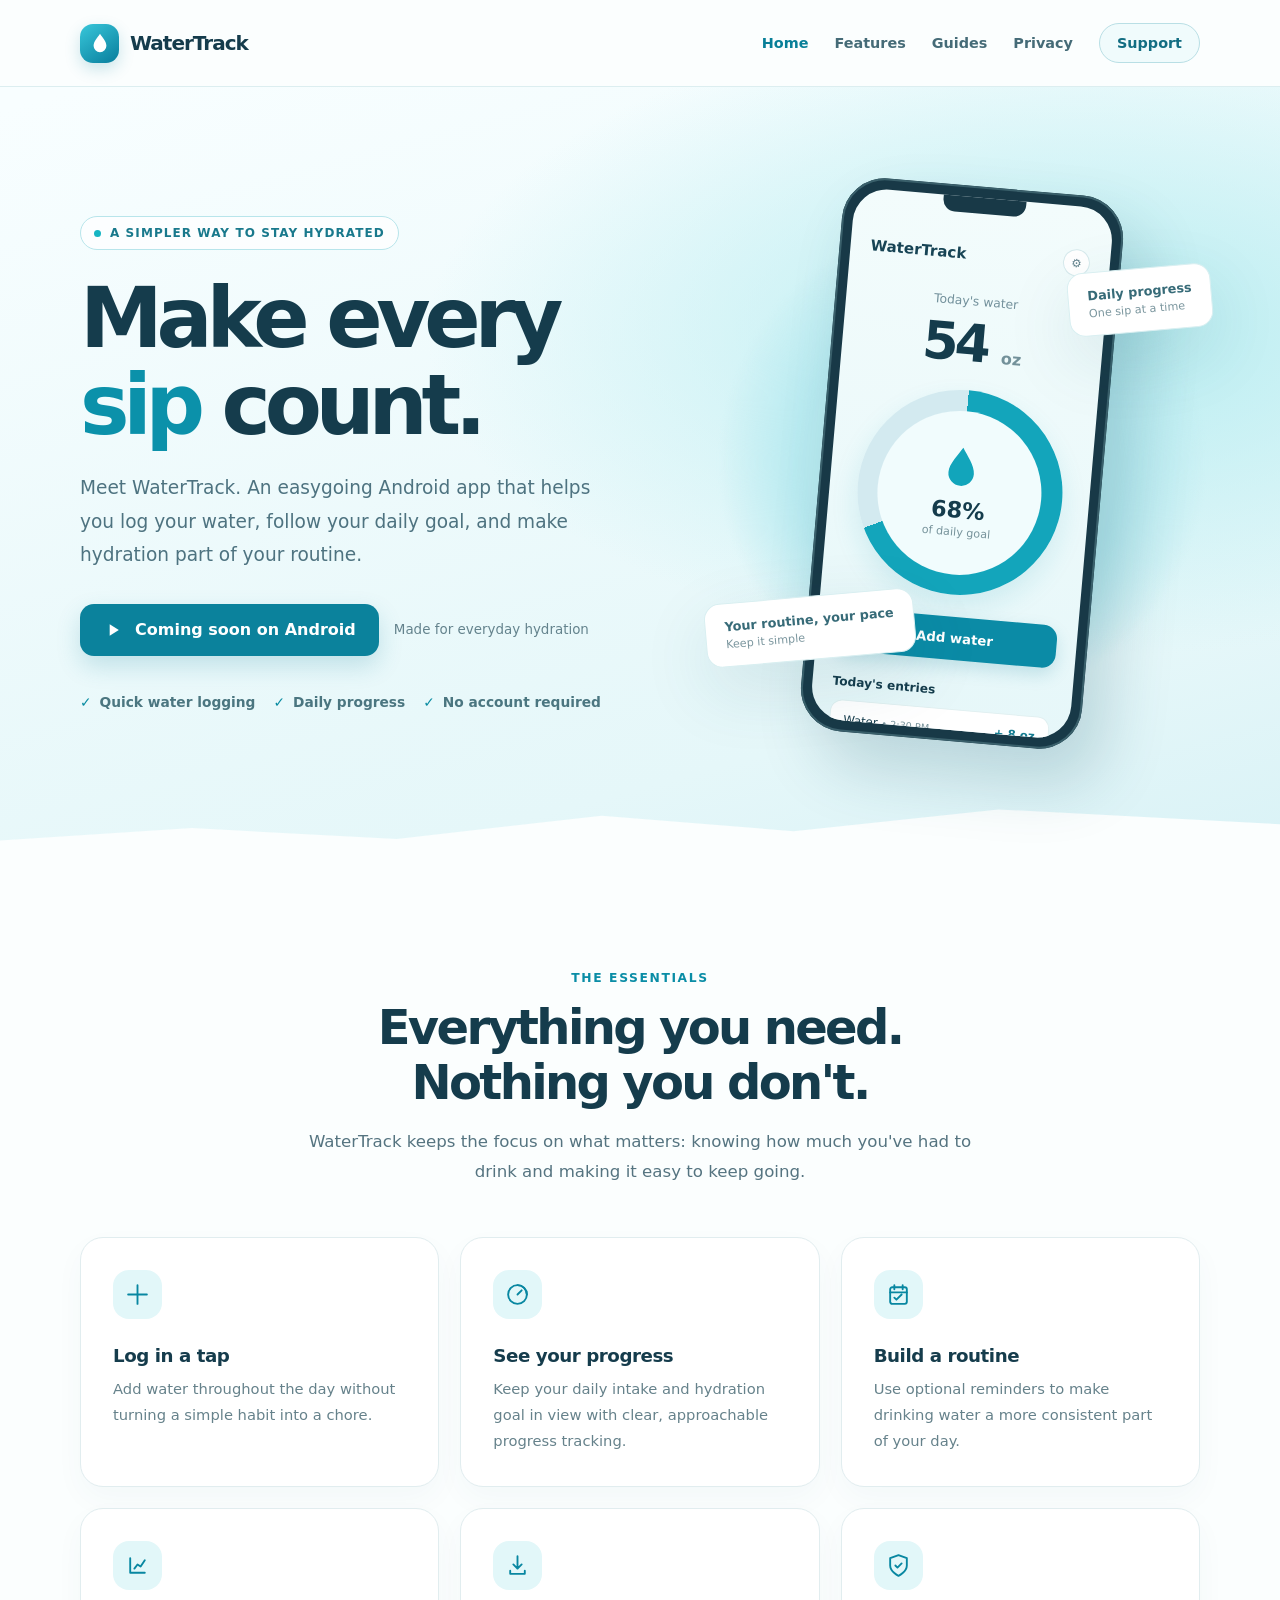
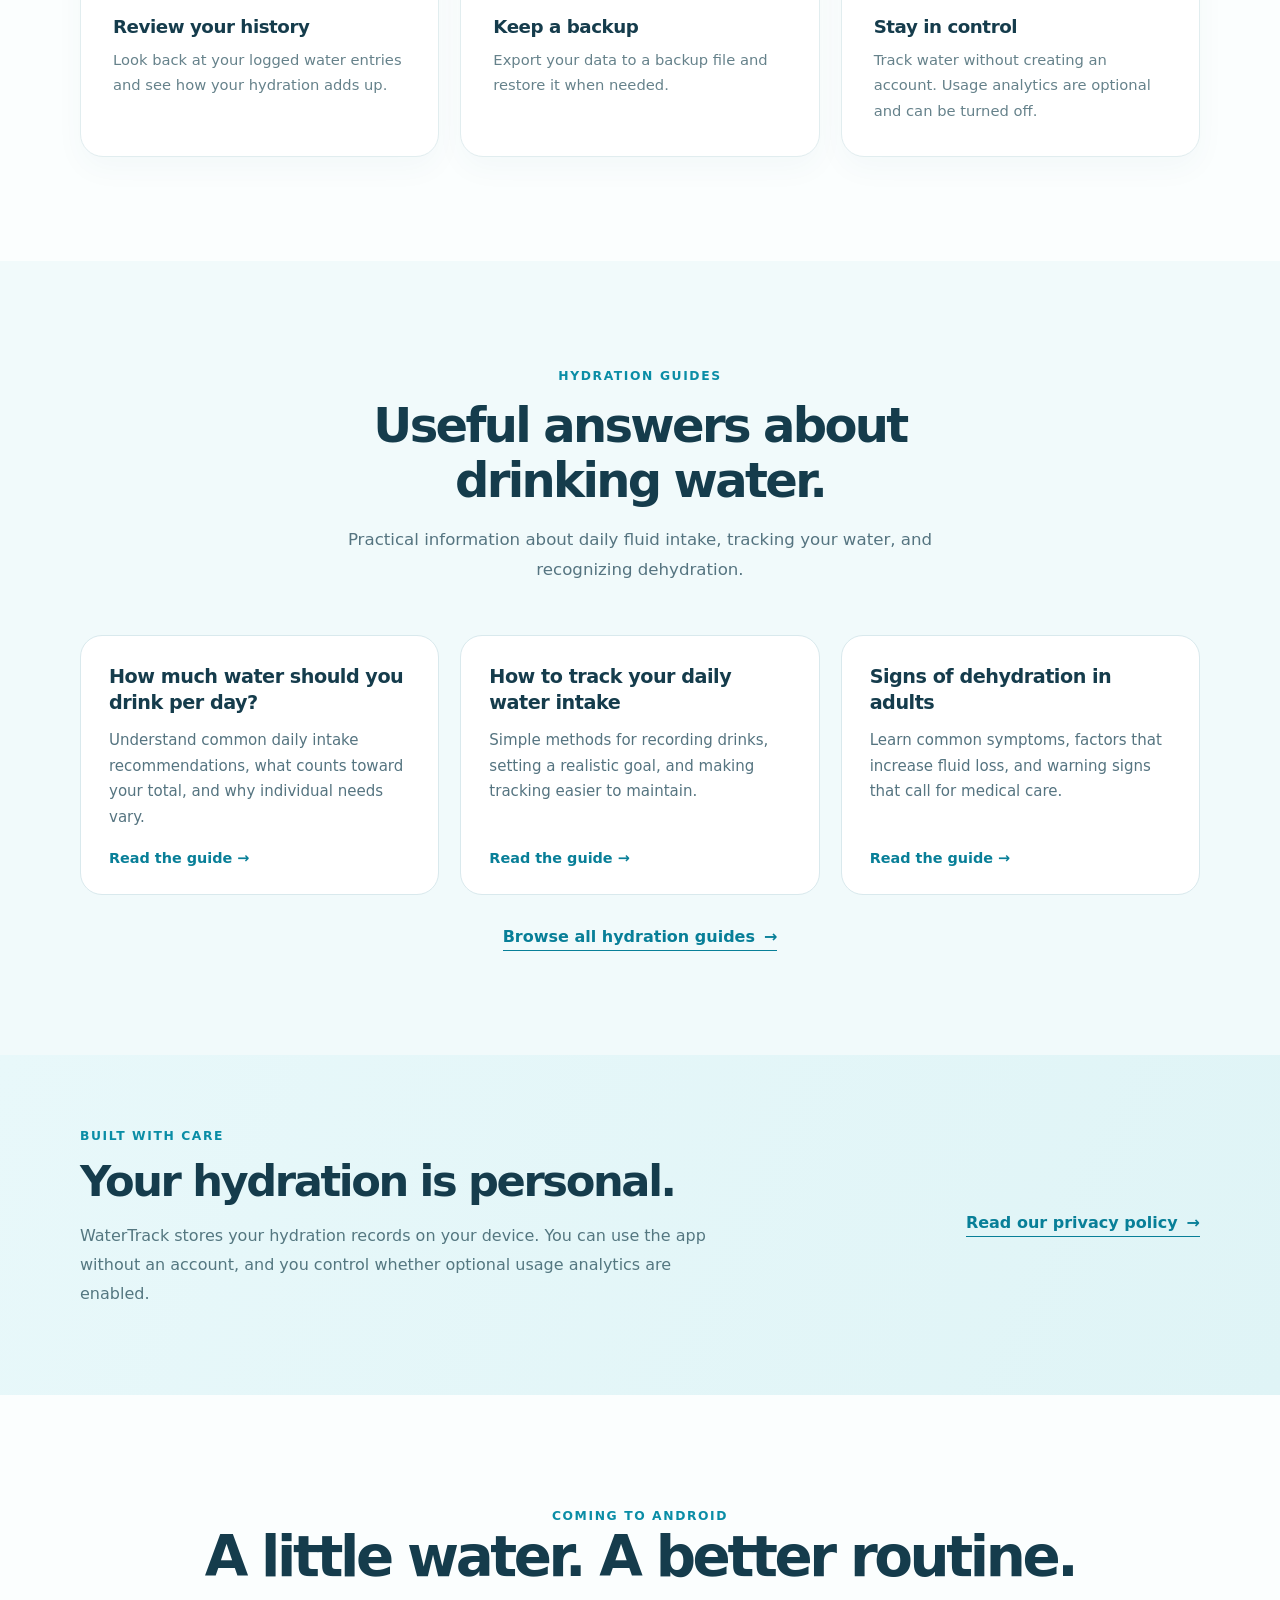
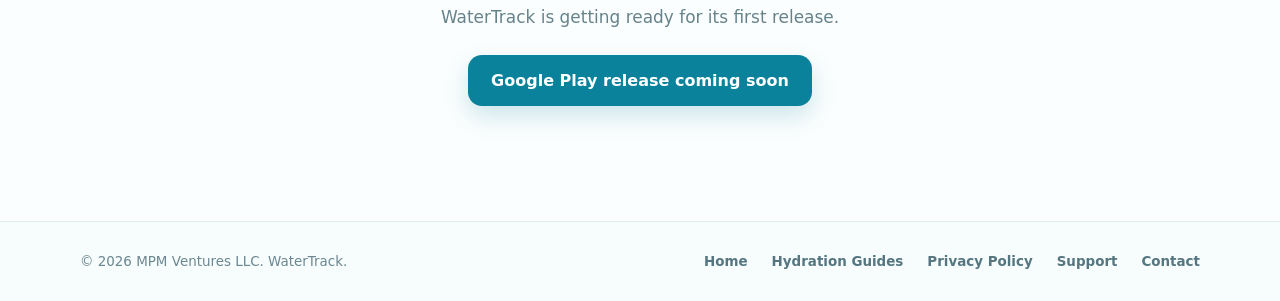
==== index.html @ 8ed426fa "Launch WaterTrack website with hydration guides and support pages" ====
<!DOCTYPE html>

<html lang="en">
<head>
<meta charset="utf-8"/>
<meta content="width=device-width, initial-scale=1" name="viewport"/>
<meta content="#eaf9fb" name="theme-color"/>
<link href="https://watertrackapp.com/" rel="canonical"/>
<meta content="index, follow" name="robots"/>
<meta content="website" property="og:type"/>
<meta content="WaterTrack | Simple Water Tracking for Android" property="og:title"/>
<meta content="Log your water, follow daily progress, set reminders, and keep your hydration history on your Android phone." property="og:description"/>
<meta content="https://watertrackapp.com/" property="og:url"/>
<meta content="WaterTrack is a simple Android app for tracking daily water intake, building a hydration routine, and keeping your progress in view." name="description"/>
<title>WaterTrack | Water Intake Tracker for Android</title>
<style>
    :root{color-scheme:light;--ink:#153c4c;--muted:#557480;--teal:#087f98;--aqua:#20b4c9;--pale:#eaf9fb;--line:#d4e9ec;--white:#fff;--shadow:0 24px 70px rgba(23,91,111,.12)}
    *{box-sizing:border-box}html{scroll-behavior:smooth}body{margin:0;background:#fbfefe;color:var(--ink);font-family:Inter,ui-sans-serif,system-ui,-apple-system,BlinkMacSystemFont,"Segoe UI",sans-serif;-webkit-font-smoothing:antialiased}a{color:inherit;text-decoration:none}a:focus-visible{outline:3px solid var(--aqua);outline-offset:5px;border-radius:5px}.container{width:min(1120px,calc(100% - 48px));margin-inline:auto}
    header{position:relative;z-index:5;border-bottom:1px solid rgba(130,191,202,.25);background:rgba(251,254,254,.85)}.nav{min-height:86px;display:flex;align-items:center;justify-content:space-between;gap:24px}.brand{display:inline-flex;align-items:center;gap:11px;font-weight:800;font-size:1.25rem;letter-spacing:-.05em}.brand-icon{width:39px;height:39px;border-radius:13px;display:grid;place-items:center;background:linear-gradient(145deg,#38c7da,#087d9c);box-shadow:0 6px 16px rgba(4,127,152,.2)}.brand-icon svg{width:22px;height:22px;fill:#fff}.nav-links{display:flex;align-items:center;gap:30px;font-size:.9rem;font-weight:600;color:#456b77}.nav-links a:hover,.footer-links a:hover{color:var(--teal)}.nav-cta{border:1px solid #b9dfe5;padding:11px 17px;border-radius:999px;color:#126d82!important;background:#f0fbfc}
    .hero{position:relative;overflow:hidden;background:radial-gradient(ellipse at 85% 32%,#b8edf1 0,transparent 43%),linear-gradient(165deg,#f8feff 2%,#e5f7f9 78%,#d9f2f6 100%);padding:96px 0 120px}.hero:after{content:"";position:absolute;bottom:-1px;left:0;width:100%;height:78px;background:#fbfefe;clip-path:polygon(0 70%,15% 54%,31% 68%,47% 38%,62% 58%,78% 30%,100% 49%,100% 100%,0 100%)}.hero-grid{display:grid;grid-template-columns:1.1fr .9fr;align-items:center;gap:60px;position:relative;z-index:1}.eyebrow{display:inline-flex;align-items:center;gap:9px;padding:9px 13px;border:1px solid #b8e5eb;border-radius:999px;background:rgba(255,255,255,.75);color:#19798c;font-size:.75rem;letter-spacing:.09em;text-transform:uppercase;font-weight:800}.eyebrow-dot{width:7px;height:7px;border-radius:50%;background:#16b5c3}.hero h1{font-size:clamp(3.1rem,6.5vw,5.7rem);line-height:1.04;letter-spacing:-.075em;margin:26px 0 22px;max-width:700px}.hero h1 span{color:#0b91aa}.hero-copy{font-size:1.16rem;line-height:1.8;color:#4e7380;max-width:520px;margin:0 0 32px}.actions{display:flex;flex-wrap:wrap;align-items:center;gap:15px}.primary-button{display:inline-flex;align-items:center;gap:12px;padding:16px 23px;background:#0b829c;color:white;border-radius:14px;font-weight:750;box-shadow:0 10px 24px rgba(4,121,149,.19)}.primary-button svg{width:20px;height:20px}.subtle-note{color:#64838d;font-size:.84rem}.hero-points{display:flex;flex-wrap:wrap;gap:18px;margin-top:38px;color:#4b7680;font-size:.86rem;font-weight:650}.hero-points span:before{content:"✓";color:#078ba1;margin-right:8px;font-weight:900}
    .phone-wrap{position:relative;display:flex;justify-content:center;align-items:center;min-height:560px}.halo{position:absolute;width:480px;max-width:110%;aspect-ratio:1;border-radius:50%;background:radial-gradient(circle,#c4f2f4 0,#b8eaf0 48%,transparent 72%);filter:blur(3px)}.phone{position:relative;width:282px;height:555px;padding:11px;background:#183947;border-radius:43px;box-shadow:22px 33px 65px rgba(17,81,100,.2),inset 0 0 0 2px #3a606b;transform:rotate(5deg)}.screen{height:100%;border-radius:34px;background:linear-gradient(#f3fcfc,#e6f7f9);overflow:hidden;padding:26px 20px 20px;position:relative}.notch{position:absolute;top:11px;left:50%;transform:translateX(-50%);height:16px;width:83px;border-radius:0 0 12px 12px;background:#183947;z-index:2}.app-top{display:flex;justify-content:space-between;align-items:center;margin:17px 0 27px;font-size:.72rem;color:#60808b;font-weight:700}.app-top b{color:#174455;font-size:.94rem}.app-top .circle{width:27px;height:27px;background:white;border:1px solid #d7eaed;border-radius:50%;display:grid;place-items:center}.app-label{text-align:center;font-size:.77rem;color:#72909b}.app-number{text-align:center;font-size:3.25rem;letter-spacing:-.07em;font-weight:850;margin-top:5px}.app-number small{font-size:1rem;font-weight:600;color:#73919a;letter-spacing:0}.progress{width:205px;height:205px;border-radius:50%;margin:17px auto 22px;background:conic-gradient(#13a5bb 0 68%,#d3eaf0 68% 100%);display:grid;place-items:center;box-shadow:0 12px 27px rgba(26,152,175,.13)}.progress-inner{width:164px;height:164px;border-radius:50%;background:#f1fcfd;display:flex;flex-direction:column;align-items:center;justify-content:center}.progress-inner svg{width:34px;height:43px;fill:#12a5bb;margin-bottom:8px}.progress-inner strong{font-size:1.4rem}.progress-inner span{font-size:.7rem;color:#77939b;margin-top:3px}.add-water{background:#0b8ba6;color:#fff;border-radius:14px;text-align:center;padding:14px;font-size:.83rem;font-weight:750;box-shadow:0 7px 17px rgba(4,120,150,.18)}.today{margin-top:24px;font-size:.76rem;font-weight:800}.entry{display:flex;justify-content:space-between;align-items:center;margin-top:11px;padding:12px 13px;background:#fff;border:1px solid #e1f0f1;border-radius:12px;font-size:.73rem}.entry small{color:#79949c}.entry b{color:#157c91}.floating{position:absolute;z-index:2;background:#fff;border:1px solid #d9eff1;border-radius:16px;padding:15px 19px;box-shadow:var(--shadow);font-size:.8rem;font-weight:750;color:#376b78}.floating span{display:block;font-size:.7rem;font-weight:500;color:#7b969e;margin-top:4px}.floating.one{top:85px;right:-12px;transform:rotate(-5deg)}.floating.two{bottom:83px;left:-18px;transform:rotate(-5deg)}
    .section{padding:104px 0}.section-intro{max-width:680px;margin:0 auto 50px;text-align:center}.kicker{color:#0a8da6;text-transform:uppercase;letter-spacing:.13em;font-size:.77rem;font-weight:850}.section h2{font-size:clamp(2rem,4vw,3rem);letter-spacing:-.055em;line-height:1.14;margin:14px 0 18px}.section-intro p,.section-copy{color:var(--muted);line-height:1.8;font-size:1.04rem}.features{display:grid;grid-template-columns:repeat(3,1fr);gap:21px}.feature{background:white;border:1px solid #e1edef;border-radius:23px;padding:32px;box-shadow:0 12px 30px rgba(29,98,114,.035)}.feature-icon{height:49px;width:49px;border-radius:16px;background:#e2f7f9;display:grid;place-items:center;color:#0887a1;margin-bottom:26px}.feature-icon svg{width:25px;height:25px;stroke:currentColor;stroke-width:1.8;fill:none;stroke-linecap:round;stroke-linejoin:round}.feature h3{font-size:1.14rem;letter-spacing:-.025em;margin:0 0 10px}.feature p{font-size:.92rem;line-height:1.75;color:#66828b;margin:0}.guides-section{background:#f1fafb}.guide-grid{display:grid;grid-template-columns:repeat(3,minmax(0,1fr));gap:21px}.guide-card{display:flex;flex-direction:column;gap:12px;background:#fff;border:1px solid #d9e9ed;border-radius:22px;padding:28px;transition:transform .18s ease,box-shadow .18s ease}.guide-card:hover{transform:translateY(-3px);box-shadow:0 14px 32px rgba(29,98,114,.09)}.guide-card h3{margin:0;font-size:1.2rem;letter-spacing:-.025em;line-height:1.35}.guide-card p{margin:0;color:var(--muted);line-height:1.7;font-size:.94rem;flex:1}.guide-card .read-more{color:var(--teal);font-weight:800;font-size:.9rem;margin-top:8px}.guides-all{text-align:center;margin-top:32px}.privacy-band{padding:70px 0;background:linear-gradient(115deg,#e8f8fa,#dff4f6)}.privacy-grid{display:grid;grid-template-columns:1fr auto;align-items:center;gap:40px}.privacy-band h2{font-size:clamp(1.8rem,3.5vw,2.7rem);letter-spacing:-.055em;margin:12px 0}.privacy-band p{line-height:1.8;color:#547780;max-width:650px}.text-link{display:inline-flex;align-items:center;gap:9px;font-weight:800;color:#087f98;border-bottom:1px solid currentColor;padding-bottom:4px;white-space:nowrap}.closing{text-align:center;padding:110px 0 115px}.closing h2{font-size:clamp(2.2rem,4.4vw,3.7rem);letter-spacing:-.06em;margin:0 0 18px}.closing p{color:#66838b;font-size:1.06rem;margin:0 0 28px}.closing .primary-button{margin:auto}footer{border-top:1px solid #e0edef;background:#f7fcfc}.footer-inner{display:flex;justify-content:space-between;align-items:center;gap:24px;padding:32px 0}.footer-left{font-size:.82rem;color:#6b8790}.footer-links{display:flex;gap:24px;font-size:.85rem;color:#557680;font-weight:650}
    @media(max-width:900px){.hero{padding-top:70px}.hero-grid{grid-template-columns:1fr;gap:30px}.hero-copy{max-width:640px}.phone-wrap{min-height:600px}.features{grid-template-columns:repeat(2,1fr)}.guide-grid{grid-template-columns:repeat(2,minmax(0,1fr))}.privacy-grid{grid-template-columns:1fr;gap:12px}.floating.one{right:calc(50% - 235px)}.floating.two{left:calc(50% - 240px)}}
    @media(max-width:600px){.container{width:min(100% - 36px,1120px)}.nav{min-height:72px}.brand{font-size:1.14rem}.nav-links{gap:15px;font-size:.8rem}.nav-links .nav-cta{display:none}.hero{padding:64px 0 100px}.hero h1{font-size:clamp(3.15rem,12vw,4.3rem)}.hero-copy{font-size:1.02rem}.hero-points{gap:10px 16px}.phone-wrap{min-height:560px}.phone{transform:scale(.88) rotate(5deg)}.floating{font-size:.7rem;padding:12px}.floating.one{right:-4px;top:65px}.floating.two{left:-4px;bottom:80px}.section{padding:75px 0}.features{grid-template-columns:1fr}.guide-grid{grid-template-columns:1fr}.feature{padding:27px}.privacy-band{padding:55px 0}.closing{padding:80px 0}.footer-inner{align-items:flex-start;flex-direction:column}.footer-links{flex-wrap:wrap;gap:16px}}
    @media(prefers-reduced-motion:reduce){html{scroll-behavior:auto}}
  </style>
<link href="/site.css" rel="stylesheet"/></head>
<body><header class="wt-site-header"><nav aria-label="Main navigation" class="wt-shell"><a aria-label="WaterTrack home" class="wt-brand" href="/"><span class="wt-brand-icon"><svg aria-hidden="true" viewbox="0 0 24 24"><path d="M12 2C9.5 6 5 10.6 5 15a7 7 0 0 0 14 0c0-4.4-4.5-9-7-13Z"></path></svg></span>WaterTrack</a><div class="wt-links"><a aria-current="page" href="/">Home</a><a href="#features">Features</a><a href="/guides/">Guides</a><a href="/privacy/">Privacy</a><a class="wt-support" href="/support/">Support</a></div></nav></header>

<main>
<section aria-labelledby="hero-heading" class="hero">
<div class="container hero-grid">
<div>
<div class="eyebrow"><span class="eyebrow-dot"></span> A simpler way to stay hydrated</div>
<h1 id="hero-heading">Make every <span>sip</span> count.</h1>
<p class="hero-copy">Meet WaterTrack. An easygoing Android app that helps you log your water, follow your daily goal, and make hydration part of your routine.</p>
<div class="actions"><span aria-label="WaterTrack for Android coming soon" class="primary-button"><svg aria-hidden="true" fill="currentColor" viewbox="0 0 24 24"><path d="M8 5v14l11-7L8 5Z"></path></svg> Coming soon on Android</span><span class="subtle-note">Made for everyday hydration</span></div>
<div class="hero-points"><span>Quick water logging</span><span>Daily progress</span><span>No account required</span></div>
</div>
<div aria-label="Illustrative preview of the WaterTrack app, not an actual app screenshot" class="phone-wrap">
<div aria-hidden="true" class="halo"></div>
<div aria-hidden="true" class="floating one">Daily progress<span>One sip at a time</span></div>
<div aria-hidden="true" class="phone"><div class="notch"></div><div class="screen"><div class="app-top"><b>WaterTrack</b><span class="circle">⚙</span></div><div class="app-label">Today's water</div><div class="app-number">54 <small>oz</small></div><div class="progress"><div class="progress-inner"><svg viewbox="0 0 24 30"><path d="M12 1C9 6 3 13 3 19a9 9 0 0 0 18 0c0-6-6-13-9-18Z"></path></svg><strong>68%</strong><span>of daily goal</span></div></div><div class="add-water">+ Add water</div><div class="today">Today's entries</div><div class="entry"><span>Water <small>• 2:30 PM</small></span><b>+ 8 oz</b></div><div class="entry"><span>Water <small>• 11:15 AM</small></span><b>+ 16 oz</b></div></div></div>
<div aria-hidden="true" class="floating two">Your routine, your pace<span>Keep it simple</span></div>
</div>
</div>
</section>
<section aria-labelledby="features-heading" class="section container" id="features">
<div class="section-intro"><span class="kicker">The essentials</span><h2 id="features-heading">Everything you need. Nothing you don't.</h2><p>WaterTrack keeps the focus on what matters: knowing how much you've had to drink and making it easy to keep going.</p></div>
<div class="features">
<article class="feature"><div class="feature-icon"><svg viewbox="0 0 24 24"><path d="M12 3v18M3 12h18"></path></svg></div><h3>Log in a tap</h3><p>Add water throughout the day without turning a simple habit into a chore.</p></article>
<article class="feature"><div class="feature-icon"><svg viewbox="0 0 24 24"><circle cx="12" cy="12" r="9"></circle><path d="M12 3a9 9 0 0 1 9 9M12 12l4-4"></path></svg></div><h3>See your progress</h3><p>Keep your daily intake and hydration goal in view with clear, approachable progress tracking.</p></article>
<article class="feature"><div class="feature-icon"><svg viewbox="0 0 24 24"><rect height="16" rx="2" width="16" x="4" y="5"></rect><path d="M8 3v4M16 3v4M4 10h16M8 15l2 2 5-5"></path></svg></div><h3>Build a routine</h3><p>Use optional reminders to make drinking water a more consistent part of your day.</p></article>
<article class="feature"><div class="feature-icon"><svg viewbox="0 0 24 24"><path d="M5 19V5m0 14h14M9 15l3-4 3 2 4-6"></path></svg></div><h3>Review your history</h3><p>Look back at your logged water entries and see how your hydration adds up.</p></article>
<article class="feature"><div class="feature-icon"><svg viewbox="0 0 24 24"><path d="M12 3v12m0 0-4-4m4 4 4-4M5 17v3h14v-3"></path></svg></div><h3>Keep a backup</h3><p>Export your data to a backup file and restore it when needed.</p></article>
<article class="feature"><div class="feature-icon"><svg viewbox="0 0 24 24"><path d="M12 22s8-4 8-10V5l-8-3-8 3v7c0 6 8 10 8 10Z"></path><path d="m9 12 2 2 4-4"></path></svg></div><h3>Stay in control</h3><p>Track water without creating an account. Usage analytics are optional and can be turned off.</p></article>
</div>
</section>
<section aria-labelledby="guides-heading" class="section guides-section">
<div class="container">
<div class="section-intro"><span class="kicker">Hydration guides</span><h2 id="guides-heading">Useful answers about drinking water.</h2><p>Practical information about daily fluid intake, tracking your water, and recognizing dehydration.</p></div>
<div class="guide-grid">
<a class="guide-card" href="/guides/how-much-water-should-you-drink/"><h3>How much water should you drink per day?</h3><p>Understand common daily intake recommendations, what counts toward your total, and why individual needs vary.</p><span class="read-more">Read the guide →</span></a>
<a class="guide-card" href="/guides/how-to-track-water-intake/"><h3>How to track your daily water intake</h3><p>Simple methods for recording drinks, setting a realistic goal, and making tracking easier to maintain.</p><span class="read-more">Read the guide →</span></a>
<a class="guide-card" href="/guides/signs-of-dehydration/"><h3>Signs of dehydration in adults</h3><p>Learn common symptoms, factors that increase fluid loss, and warning signs that call for medical care.</p><span class="read-more">Read the guide →</span></a>
</div>
<div class="guides-all"><a class="text-link" href="/guides/">Browse all hydration guides <span aria-hidden="true">→</span></a></div>
</div>
</section>
<section aria-labelledby="privacy-heading" class="privacy-band"><div class="container privacy-grid"><div><span class="kicker">Built with care</span><h2 id="privacy-heading">Your hydration is personal.</h2><p>WaterTrack stores your hydration records on your device. You can use the app without an account, and you control whether optional usage analytics are enabled.</p></div><a class="text-link" href="/privacy/">Read our privacy policy <span aria-hidden="true">→</span></a></div></section>
<section aria-labelledby="closing-heading" class="closing container"><span class="kicker">Coming to Android</span><h2 id="closing-heading">A little water. A better routine.</h2><p>WaterTrack is getting ready for its first release.</p><span class="primary-button">Google Play release coming soon</span></section>
</main>

<footer class="wt-site-footer"><div class="wt-shell"><span>© 2026 MPM Ventures LLC. WaterTrack.</span><div class="wt-footer-links"><a href="/">Home</a><a href="/guides/">Hydration Guides</a><a href="/privacy/">Privacy Policy</a><a href="/support/">Support</a><a href="mailto:watertrackbusiness@gmail.com">Contact</a></div></div></footer><script>document.getElementById('year').textContent = new Date().getFullYear();</script>
</body>
</html>
---- site.css ----
/* Shared WaterTrack navigation and footer. */
.wt-site-header,.wt-site-footer{box-sizing:border-box;font-family:Inter,ui-sans-serif,system-ui,-apple-system,BlinkMacSystemFont,"Segoe UI",sans-serif}
.wt-site-header *,.wt-site-footer *{box-sizing:border-box}
.wt-site-header{position:relative;z-index:10;background:#fbfefe;border-bottom:1px solid #dceef0;color:#153c4c}
.wt-site-header .wt-shell,.wt-site-footer .wt-shell{width:min(1120px,calc(100% - 48px));margin-inline:auto}
.wt-site-header .wt-shell{min-height:86px;display:flex;align-items:center;justify-content:space-between;gap:24px}
.wt-site-header a,.wt-site-footer a{text-decoration:none;color:inherit}
.wt-site-header a:focus-visible,.wt-site-footer a:focus-visible{outline:3px solid #20b4c9;outline-offset:4px;border-radius:5px}
.wt-site-header .wt-brand{display:inline-flex;align-items:center;gap:11px;font-size:1.25rem;font-weight:800;letter-spacing:-.05em;white-space:nowrap}
.wt-site-header .wt-brand-icon{width:39px;height:39px;border-radius:13px;display:grid;place-items:center;background:linear-gradient(145deg,#38c7da,#087d9c);box-shadow:0 6px 16px rgba(4,127,152,.2)}
.wt-site-header .wt-brand-icon svg{width:22px;height:22px;fill:#fff}
.wt-site-header .wt-links{display:flex;align-items:center;gap:26px;font-size:.9rem;font-weight:650;color:#456b77}
.wt-site-header .wt-links a:hover,.wt-site-footer a:hover{color:#087f98}
.wt-site-header .wt-links a[aria-current="page"]{color:#087f98}
.wt-site-header .wt-links .wt-support{border:1px solid #b9dfe5;padding:11px 17px;border-radius:999px;color:#126d82;background:#f0fbfc}
.wt-site-footer{border-top:1px solid #e0edef;background:#f7fcfc;color:#6b8790;font-size:.84rem}
.wt-site-footer .wt-shell{display:flex;align-items:center;justify-content:space-between;gap:24px;padding:32px 0}
.wt-site-footer .wt-footer-links{display:flex;flex-wrap:wrap;gap:24px;font-weight:650;color:#557680}
@media(max-width:750px){.wt-site-header .wt-shell{padding:14px 0;min-height:72px;align-items:flex-start;flex-direction:column;gap:13px}.wt-site-header .wt-links{width:100%;flex-wrap:wrap;gap:12px 20px;font-size:.84rem}.wt-site-header .wt-links .wt-support{padding:6px 12px}.wt-site-footer .wt-shell{align-items:flex-start;flex-direction:column;gap:14px}.wt-site-footer .wt-footer-links{gap:12px 20px}}
@media(max-width:420px){.wt-site-header .wt-shell,.wt-site-footer .wt-shell{width:calc(100% - 36px)}.wt-site-header .wt-links{gap:10px 14px;font-size:.8rem}}
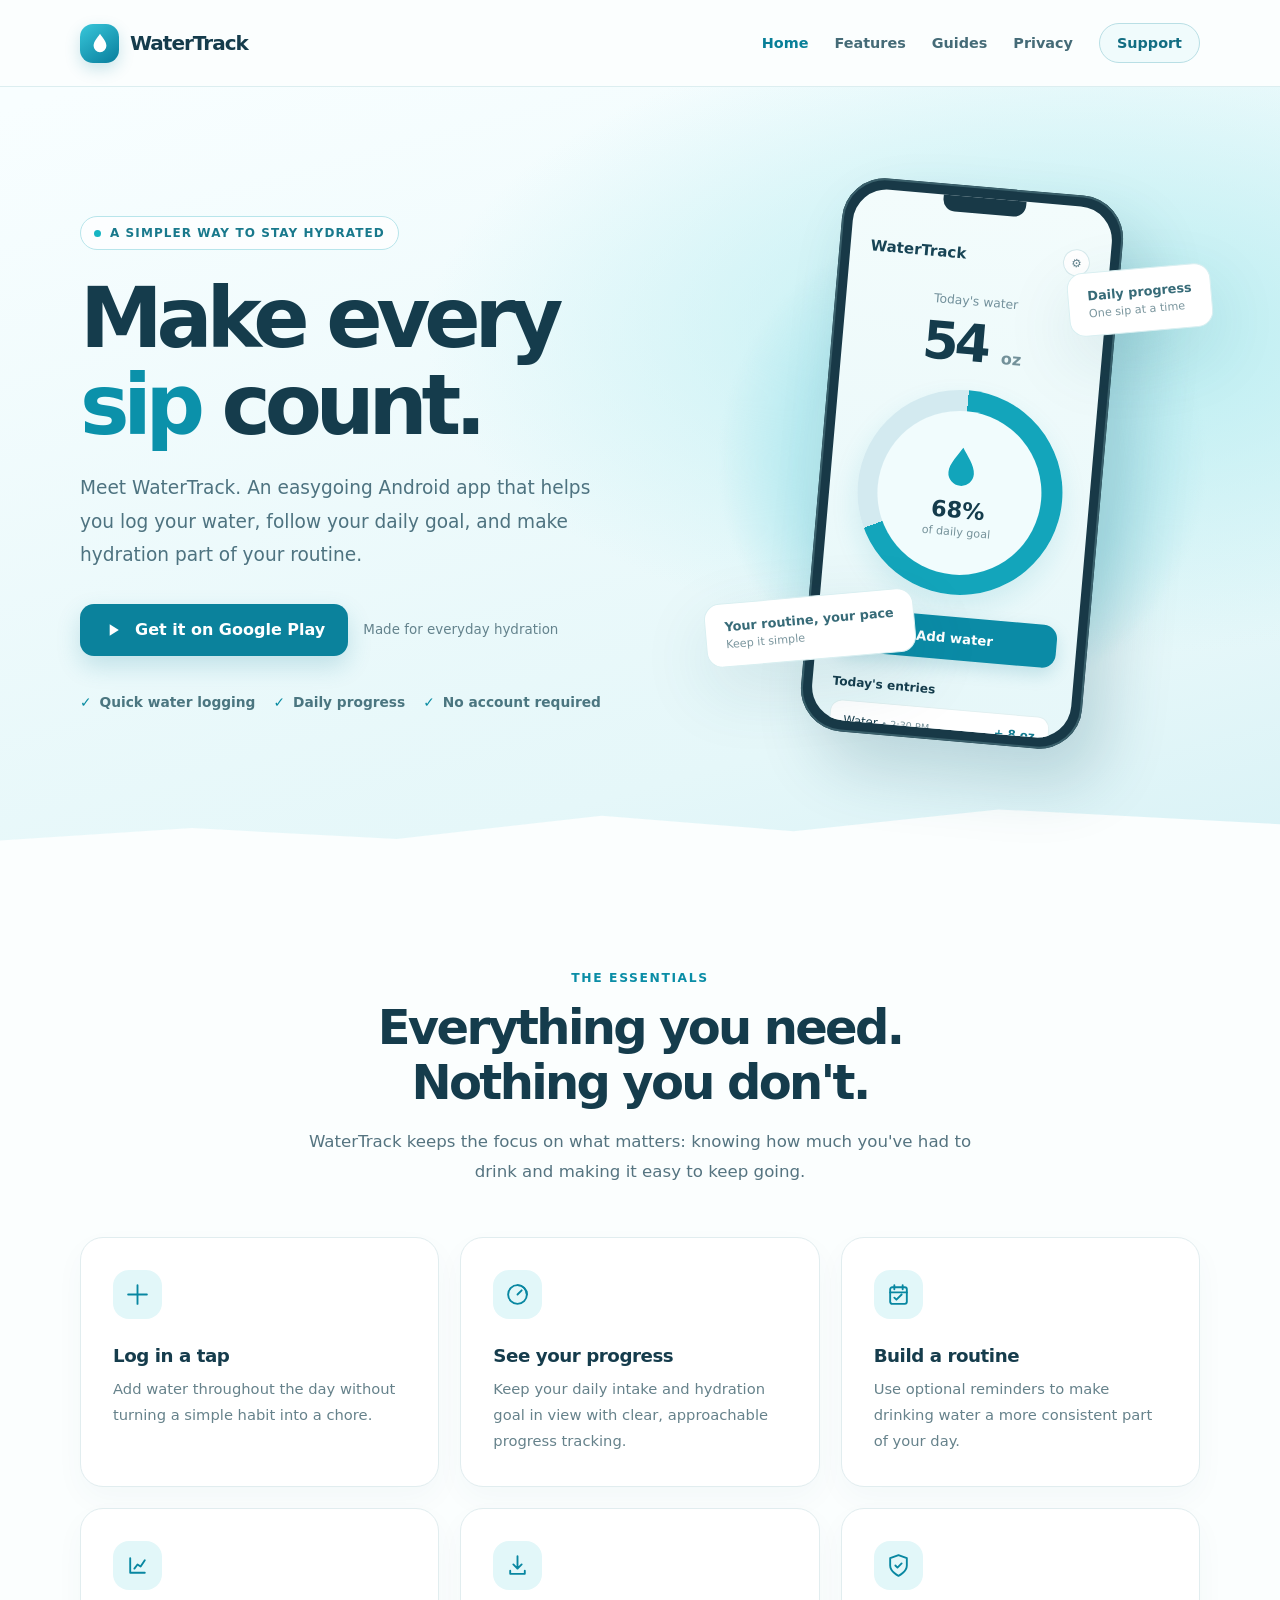
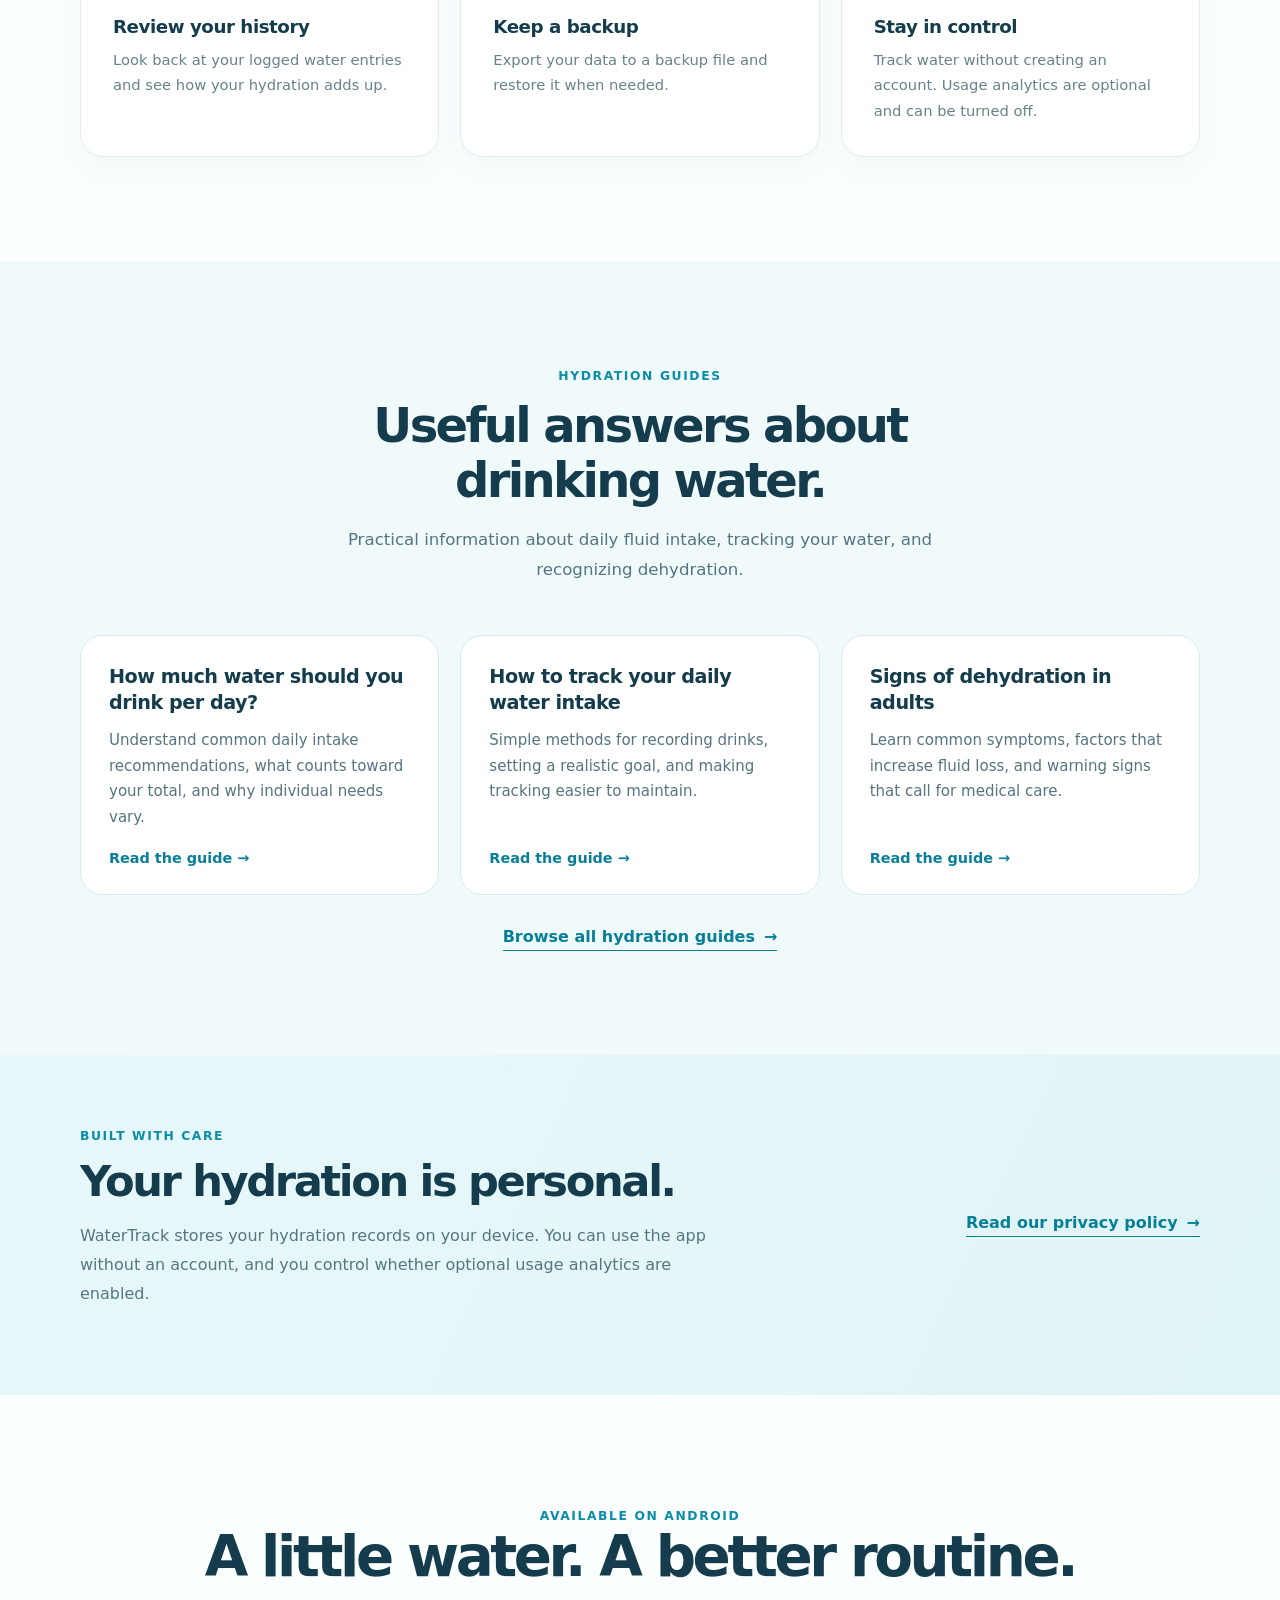
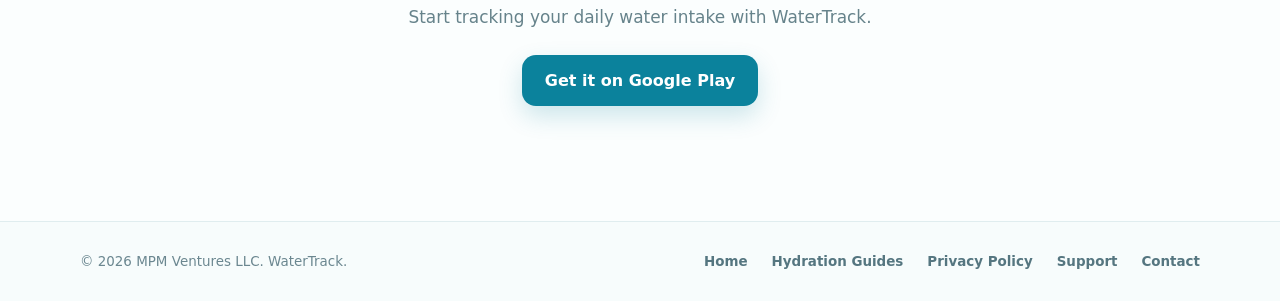
==== commit ea843eb7: "Add Google Play download buttons for WaterTrack 1.0" ====
--- a/index.html
+++ b/index.html
@@ -34,7 +34,7 @@
 <div class="eyebrow"><span class="eyebrow-dot"></span> A simpler way to stay hydrated</div>
 <h1 id="hero-heading">Make every <span>sip</span> count.</h1>
 <p class="hero-copy">Meet WaterTrack. An easygoing Android app that helps you log your water, follow your daily goal, and make hydration part of your routine.</p>
-<div class="actions"><span aria-label="WaterTrack for Android coming soon" class="primary-button"><svg aria-hidden="true" fill="currentColor" viewbox="0 0 24 24"><path d="M8 5v14l11-7L8 5Z"></path></svg> Coming soon on Android</span><span class="subtle-note">Made for everyday hydration</span></div>
+<div class="actions"><a aria-label="Get WaterTrack on Google Play" class="primary-button" href="https://play.google.com/store/apps/details?id=com.mpmventures.watertrack"><svg aria-hidden="true" fill="currentColor" viewbox="0 0 24 24"><path d="M8 5v14l11-7L8 5Z"></path></svg> Get it on Google Play</a><span class="subtle-note">Made for everyday hydration</span></div>
 <div class="hero-points"><span>Quick water logging</span><span>Daily progress</span><span>No account required</span></div>
 </div>
 <div aria-label="Illustrative preview of the WaterTrack app, not an actual app screenshot" class="phone-wrap">
@@ -68,7 +68,7 @@
 </div>
 </section>
 <section aria-labelledby="privacy-heading" class="privacy-band"><div class="container privacy-grid"><div><span class="kicker">Built with care</span><h2 id="privacy-heading">Your hydration is personal.</h2><p>WaterTrack stores your hydration records on your device. You can use the app without an account, and you control whether optional usage analytics are enabled.</p></div><a class="text-link" href="/privacy/">Read our privacy policy <span aria-hidden="true">→</span></a></div></section>
-<section aria-labelledby="closing-heading" class="closing container"><span class="kicker">Coming to Android</span><h2 id="closing-heading">A little water. A better routine.</h2><p>WaterTrack is getting ready for its first release.</p><span class="primary-button">Google Play release coming soon</span></section>
+<section aria-labelledby="closing-heading" class="closing container"><span class="kicker">Available on Android</span><h2 id="closing-heading">A little water. A better routine.</h2><p>Start tracking your daily water intake with WaterTrack.</p><a class="primary-button" href="https://play.google.com/store/apps/details?id=com.mpmventures.watertrack" aria-label="Download WaterTrack on Google Play">Get it on Google Play</a></section>
 </main>
 
 <footer class="wt-site-footer"><div class="wt-shell"><span>© 2026 MPM Ventures LLC. WaterTrack.</span><div class="wt-footer-links"><a href="/">Home</a><a href="/guides/">Hydration Guides</a><a href="/privacy/">Privacy Policy</a><a href="/support/">Support</a><a href="mailto:watertrackbusiness@gmail.com">Contact</a></div></div></footer><script>document.getElementById('year').textContent = new Date().getFullYear();</script>
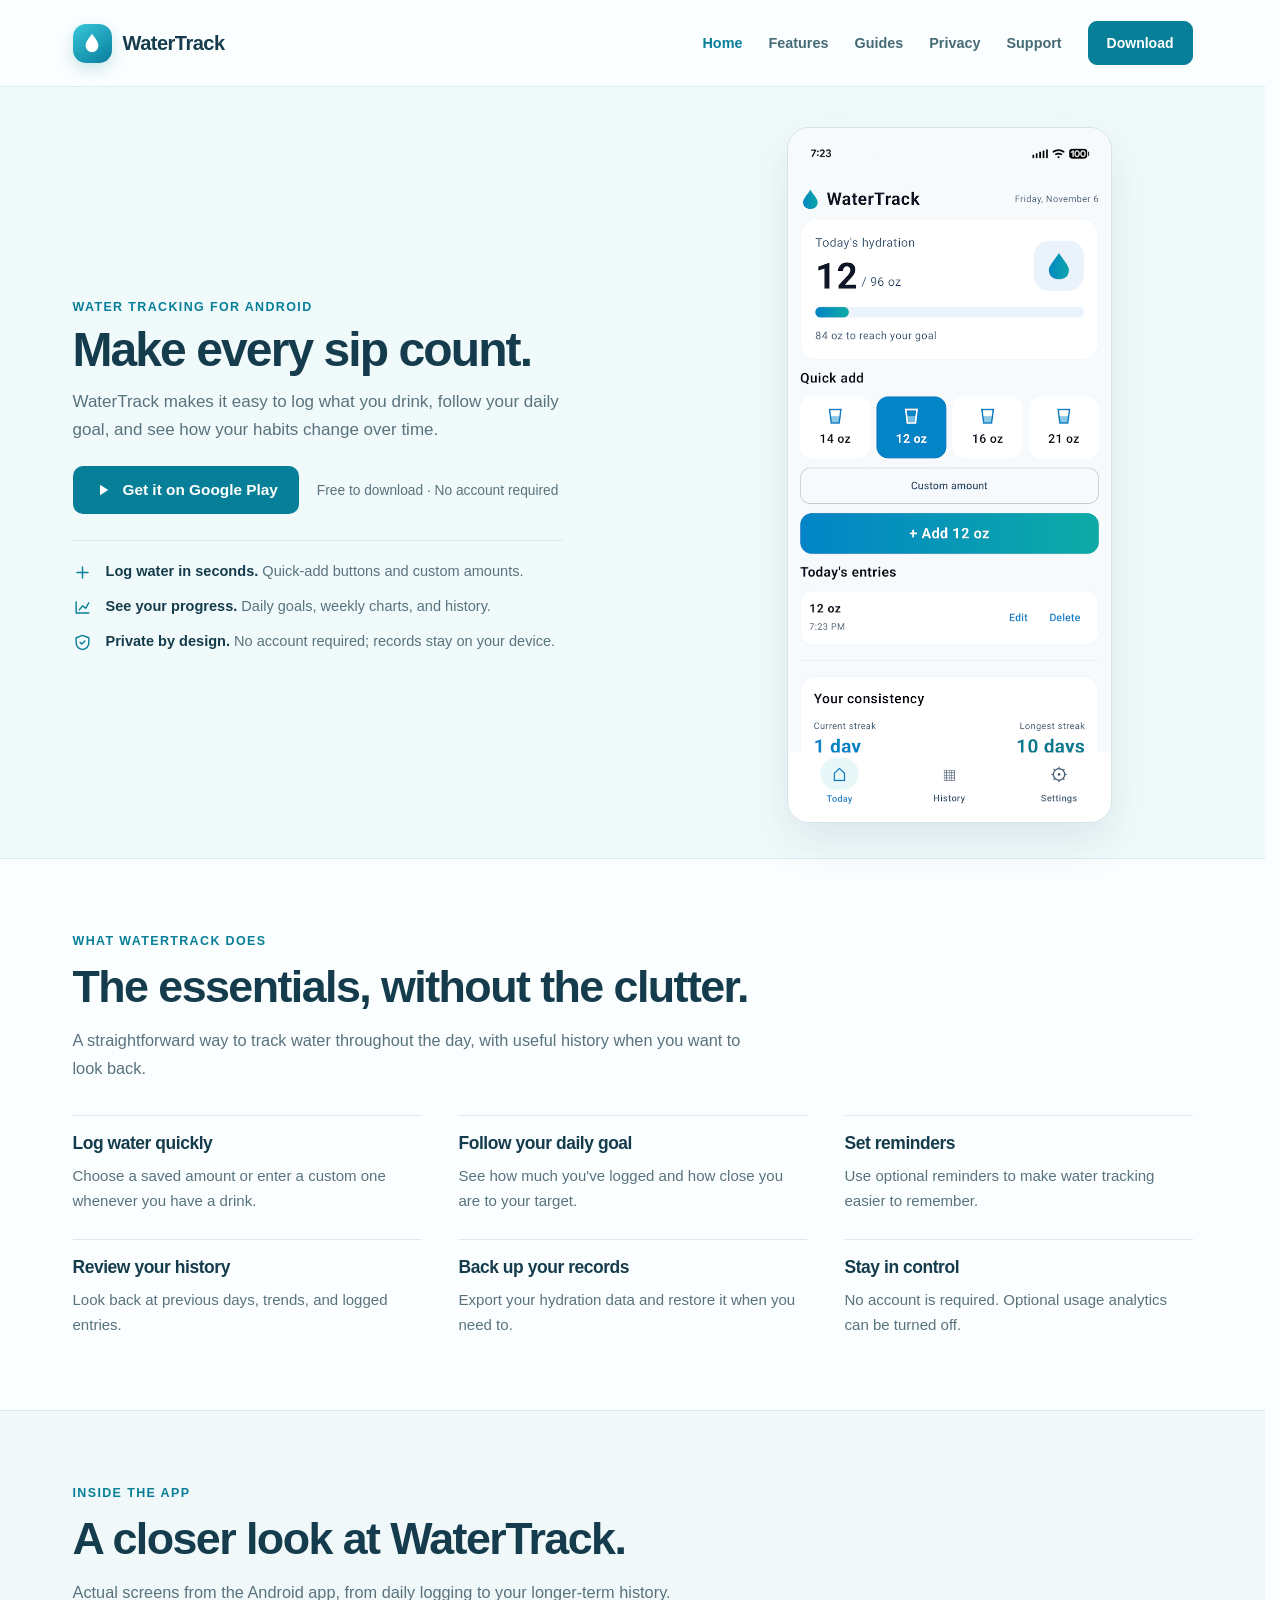
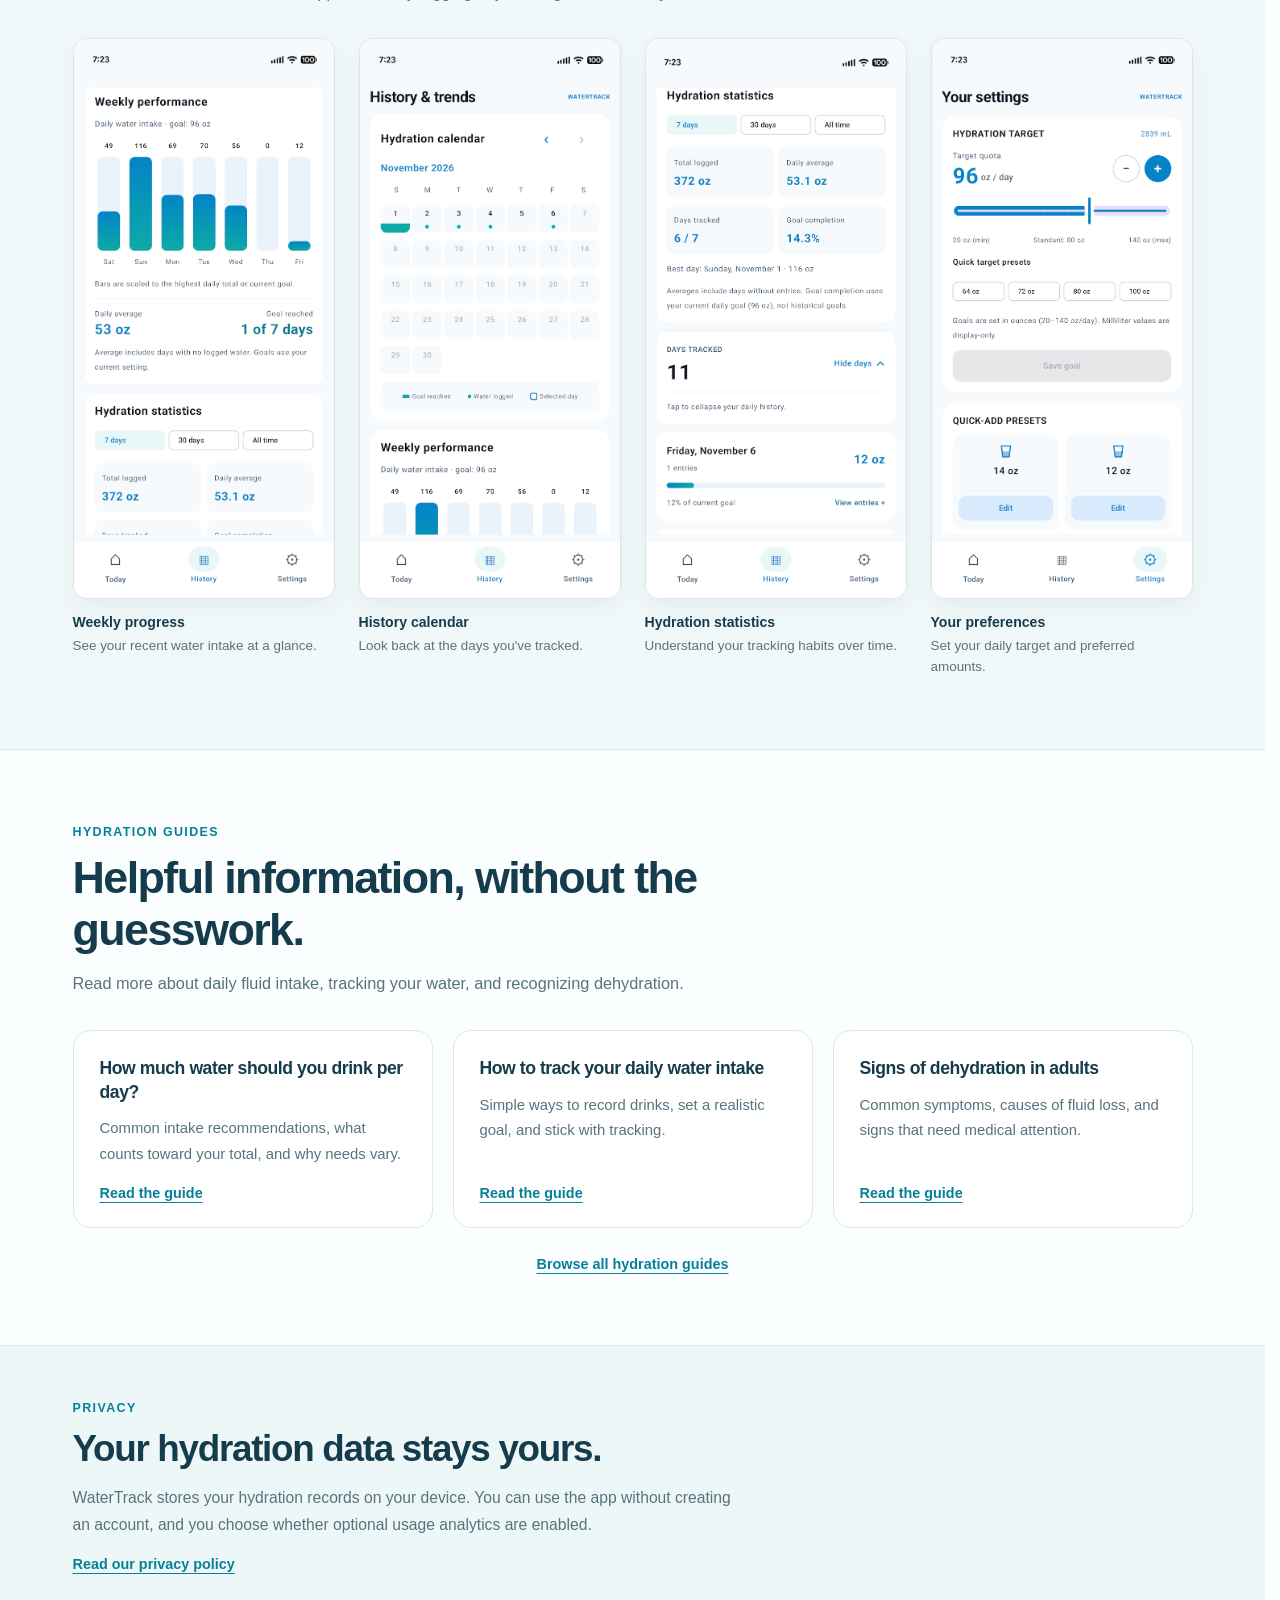
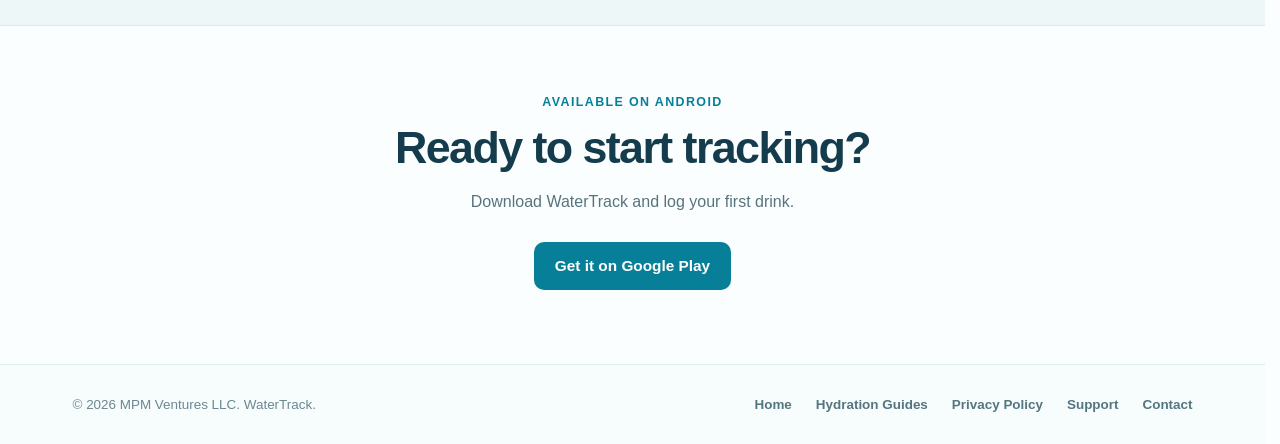
==== commit a8e17cc5: "Polish WaterTrack website for public launch" ====
--- a/index.html
+++ b/index.html
@@ -1,76 +1,145 @@
 <!DOCTYPE html>
-
 <html lang="en">
 <head>
-<meta charset="utf-8"/>
-<meta content="width=device-width, initial-scale=1" name="viewport"/>
-<meta content="#eaf9fb" name="theme-color"/>
-<link href="https://watertrackapp.com/" rel="canonical"/>
-<meta content="index, follow" name="robots"/>
-<meta content="website" property="og:type"/>
-<meta content="WaterTrack | Simple Water Tracking for Android" property="og:title"/>
-<meta content="Log your water, follow daily progress, set reminders, and keep your hydration history on your Android phone." property="og:description"/>
-<meta content="https://watertrackapp.com/" property="og:url"/>
-<meta content="WaterTrack is a simple Android app for tracking daily water intake, building a hydration routine, and keeping your progress in view." name="description"/>
-<title>WaterTrack | Water Intake Tracker for Android</title>
-<style>
-    :root{color-scheme:light;--ink:#153c4c;--muted:#557480;--teal:#087f98;--aqua:#20b4c9;--pale:#eaf9fb;--line:#d4e9ec;--white:#fff;--shadow:0 24px 70px rgba(23,91,111,.12)}
-    *{box-sizing:border-box}html{scroll-behavior:smooth}body{margin:0;background:#fbfefe;color:var(--ink);font-family:Inter,ui-sans-serif,system-ui,-apple-system,BlinkMacSystemFont,"Segoe UI",sans-serif;-webkit-font-smoothing:antialiased}a{color:inherit;text-decoration:none}a:focus-visible{outline:3px solid var(--aqua);outline-offset:5px;border-radius:5px}.container{width:min(1120px,calc(100% - 48px));margin-inline:auto}
-    header{position:relative;z-index:5;border-bottom:1px solid rgba(130,191,202,.25);background:rgba(251,254,254,.85)}.nav{min-height:86px;display:flex;align-items:center;justify-content:space-between;gap:24px}.brand{display:inline-flex;align-items:center;gap:11px;font-weight:800;font-size:1.25rem;letter-spacing:-.05em}.brand-icon{width:39px;height:39px;border-radius:13px;display:grid;place-items:center;background:linear-gradient(145deg,#38c7da,#087d9c);box-shadow:0 6px 16px rgba(4,127,152,.2)}.brand-icon svg{width:22px;height:22px;fill:#fff}.nav-links{display:flex;align-items:center;gap:30px;font-size:.9rem;font-weight:600;color:#456b77}.nav-links a:hover,.footer-links a:hover{color:var(--teal)}.nav-cta{border:1px solid #b9dfe5;padding:11px 17px;border-radius:999px;color:#126d82!important;background:#f0fbfc}
-    .hero{position:relative;overflow:hidden;background:radial-gradient(ellipse at 85% 32%,#b8edf1 0,transparent 43%),linear-gradient(165deg,#f8feff 2%,#e5f7f9 78%,#d9f2f6 100%);padding:96px 0 120px}.hero:after{content:"";position:absolute;bottom:-1px;left:0;width:100%;height:78px;background:#fbfefe;clip-path:polygon(0 70%,15% 54%,31% 68%,47% 38%,62% 58%,78% 30%,100% 49%,100% 100%,0 100%)}.hero-grid{display:grid;grid-template-columns:1.1fr .9fr;align-items:center;gap:60px;position:relative;z-index:1}.eyebrow{display:inline-flex;align-items:center;gap:9px;padding:9px 13px;border:1px solid #b8e5eb;border-radius:999px;background:rgba(255,255,255,.75);color:#19798c;font-size:.75rem;letter-spacing:.09em;text-transform:uppercase;font-weight:800}.eyebrow-dot{width:7px;height:7px;border-radius:50%;background:#16b5c3}.hero h1{font-size:clamp(3.1rem,6.5vw,5.7rem);line-height:1.04;letter-spacing:-.075em;margin:26px 0 22px;max-width:700px}.hero h1 span{color:#0b91aa}.hero-copy{font-size:1.16rem;line-height:1.8;color:#4e7380;max-width:520px;margin:0 0 32px}.actions{display:flex;flex-wrap:wrap;align-items:center;gap:15px}.primary-button{display:inline-flex;align-items:center;gap:12px;padding:16px 23px;background:#0b829c;color:white;border-radius:14px;font-weight:750;box-shadow:0 10px 24px rgba(4,121,149,.19)}.primary-button svg{width:20px;height:20px}.subtle-note{color:#64838d;font-size:.84rem}.hero-points{display:flex;flex-wrap:wrap;gap:18px;margin-top:38px;color:#4b7680;font-size:.86rem;font-weight:650}.hero-points span:before{content:"✓";color:#078ba1;margin-right:8px;font-weight:900}
-    .phone-wrap{position:relative;display:flex;justify-content:center;align-items:center;min-height:560px}.halo{position:absolute;width:480px;max-width:110%;aspect-ratio:1;border-radius:50%;background:radial-gradient(circle,#c4f2f4 0,#b8eaf0 48%,transparent 72%);filter:blur(3px)}.phone{position:relative;width:282px;height:555px;padding:11px;background:#183947;border-radius:43px;box-shadow:22px 33px 65px rgba(17,81,100,.2),inset 0 0 0 2px #3a606b;transform:rotate(5deg)}.screen{height:100%;border-radius:34px;background:linear-gradient(#f3fcfc,#e6f7f9);overflow:hidden;padding:26px 20px 20px;position:relative}.notch{position:absolute;top:11px;left:50%;transform:translateX(-50%);height:16px;width:83px;border-radius:0 0 12px 12px;background:#183947;z-index:2}.app-top{display:flex;justify-content:space-between;align-items:center;margin:17px 0 27px;font-size:.72rem;color:#60808b;font-weight:700}.app-top b{color:#174455;font-size:.94rem}.app-top .circle{width:27px;height:27px;background:white;border:1px solid #d7eaed;border-radius:50%;display:grid;place-items:center}.app-label{text-align:center;font-size:.77rem;color:#72909b}.app-number{text-align:center;font-size:3.25rem;letter-spacing:-.07em;font-weight:850;margin-top:5px}.app-number small{font-size:1rem;font-weight:600;color:#73919a;letter-spacing:0}.progress{width:205px;height:205px;border-radius:50%;margin:17px auto 22px;background:conic-gradient(#13a5bb 0 68%,#d3eaf0 68% 100%);display:grid;place-items:center;box-shadow:0 12px 27px rgba(26,152,175,.13)}.progress-inner{width:164px;height:164px;border-radius:50%;background:#f1fcfd;display:flex;flex-direction:column;align-items:center;justify-content:center}.progress-inner svg{width:34px;height:43px;fill:#12a5bb;margin-bottom:8px}.progress-inner strong{font-size:1.4rem}.progress-inner span{font-size:.7rem;color:#77939b;margin-top:3px}.add-water{background:#0b8ba6;color:#fff;border-radius:14px;text-align:center;padding:14px;font-size:.83rem;font-weight:750;box-shadow:0 7px 17px rgba(4,120,150,.18)}.today{margin-top:24px;font-size:.76rem;font-weight:800}.entry{display:flex;justify-content:space-between;align-items:center;margin-top:11px;padding:12px 13px;background:#fff;border:1px solid #e1f0f1;border-radius:12px;font-size:.73rem}.entry small{color:#79949c}.entry b{color:#157c91}.floating{position:absolute;z-index:2;background:#fff;border:1px solid #d9eff1;border-radius:16px;padding:15px 19px;box-shadow:var(--shadow);font-size:.8rem;font-weight:750;color:#376b78}.floating span{display:block;font-size:.7rem;font-weight:500;color:#7b969e;margin-top:4px}.floating.one{top:85px;right:-12px;transform:rotate(-5deg)}.floating.two{bottom:83px;left:-18px;transform:rotate(-5deg)}
-    .section{padding:104px 0}.section-intro{max-width:680px;margin:0 auto 50px;text-align:center}.kicker{color:#0a8da6;text-transform:uppercase;letter-spacing:.13em;font-size:.77rem;font-weight:850}.section h2{font-size:clamp(2rem,4vw,3rem);letter-spacing:-.055em;line-height:1.14;margin:14px 0 18px}.section-intro p,.section-copy{color:var(--muted);line-height:1.8;font-size:1.04rem}.features{display:grid;grid-template-columns:repeat(3,1fr);gap:21px}.feature{background:white;border:1px solid #e1edef;border-radius:23px;padding:32px;box-shadow:0 12px 30px rgba(29,98,114,.035)}.feature-icon{height:49px;width:49px;border-radius:16px;background:#e2f7f9;display:grid;place-items:center;color:#0887a1;margin-bottom:26px}.feature-icon svg{width:25px;height:25px;stroke:currentColor;stroke-width:1.8;fill:none;stroke-linecap:round;stroke-linejoin:round}.feature h3{font-size:1.14rem;letter-spacing:-.025em;margin:0 0 10px}.feature p{font-size:.92rem;line-height:1.75;color:#66828b;margin:0}.guides-section{background:#f1fafb}.guide-grid{display:grid;grid-template-columns:repeat(3,minmax(0,1fr));gap:21px}.guide-card{display:flex;flex-direction:column;gap:12px;background:#fff;border:1px solid #d9e9ed;border-radius:22px;padding:28px;transition:transform .18s ease,box-shadow .18s ease}.guide-card:hover{transform:translateY(-3px);box-shadow:0 14px 32px rgba(29,98,114,.09)}.guide-card h3{margin:0;font-size:1.2rem;letter-spacing:-.025em;line-height:1.35}.guide-card p{margin:0;color:var(--muted);line-height:1.7;font-size:.94rem;flex:1}.guide-card .read-more{color:var(--teal);font-weight:800;font-size:.9rem;margin-top:8px}.guides-all{text-align:center;margin-top:32px}.privacy-band{padding:70px 0;background:linear-gradient(115deg,#e8f8fa,#dff4f6)}.privacy-grid{display:grid;grid-template-columns:1fr auto;align-items:center;gap:40px}.privacy-band h2{font-size:clamp(1.8rem,3.5vw,2.7rem);letter-spacing:-.055em;margin:12px 0}.privacy-band p{line-height:1.8;color:#547780;max-width:650px}.text-link{display:inline-flex;align-items:center;gap:9px;font-weight:800;color:#087f98;border-bottom:1px solid currentColor;padding-bottom:4px;white-space:nowrap}.closing{text-align:center;padding:110px 0 115px}.closing h2{font-size:clamp(2.2rem,4.4vw,3.7rem);letter-spacing:-.06em;margin:0 0 18px}.closing p{color:#66838b;font-size:1.06rem;margin:0 0 28px}.closing .primary-button{margin:auto}footer{border-top:1px solid #e0edef;background:#f7fcfc}.footer-inner{display:flex;justify-content:space-between;align-items:center;gap:24px;padding:32px 0}.footer-left{font-size:.82rem;color:#6b8790}.footer-links{display:flex;gap:24px;font-size:.85rem;color:#557680;font-weight:650}
-    @media(max-width:900px){.hero{padding-top:70px}.hero-grid{grid-template-columns:1fr;gap:30px}.hero-copy{max-width:640px}.phone-wrap{min-height:600px}.features{grid-template-columns:repeat(2,1fr)}.guide-grid{grid-template-columns:repeat(2,minmax(0,1fr))}.privacy-grid{grid-template-columns:1fr;gap:12px}.floating.one{right:calc(50% - 235px)}.floating.two{left:calc(50% - 240px)}}
-    @media(max-width:600px){.container{width:min(100% - 36px,1120px)}.nav{min-height:72px}.brand{font-size:1.14rem}.nav-links{gap:15px;font-size:.8rem}.nav-links .nav-cta{display:none}.hero{padding:64px 0 100px}.hero h1{font-size:clamp(3.15rem,12vw,4.3rem)}.hero-copy{font-size:1.02rem}.hero-points{gap:10px 16px}.phone-wrap{min-height:560px}.phone{transform:scale(.88) rotate(5deg)}.floating{font-size:.7rem;padding:12px}.floating.one{right:-4px;top:65px}.floating.two{left:-4px;bottom:80px}.section{padding:75px 0}.features{grid-template-columns:1fr}.guide-grid{grid-template-columns:1fr}.feature{padding:27px}.privacy-band{padding:55px 0}.closing{padding:80px 0}.footer-inner{align-items:flex-start;flex-direction:column}.footer-links{flex-wrap:wrap;gap:16px}}
-    @media(prefers-reduced-motion:reduce){html{scroll-behavior:auto}}
+  <meta charset="utf-8">
+  <meta name="viewport" content="width=device-width, initial-scale=1">
+  <meta name="theme-color" content="#fbfefe">
+  <link rel="canonical" href="https://watertrackapp.com/">
+  <meta name="robots" content="index, follow">
+  <meta name="description" content="WaterTrack is a simple Android app for logging daily water intake, checking your progress, and reviewing hydration history. No account required.">
+  <meta property="og:type" content="website">
+  <meta property="og:title" content="WaterTrack | Simple Water Tracking for Android">
+  <meta property="og:description" content="Log water, track daily progress, and review your hydration history with WaterTrack for Android.">
+  <meta property="og:url" content="https://watertrackapp.com/">
+  <title>WaterTrack | Water Intake Tracker for Android</title>
+  <link rel="stylesheet" href="/site.css">
+  <link rel="icon" type="image/svg+xml" href="/favicon.svg">
+  <style>
+    :root{color-scheme:light;--ink:#153c4c;--muted:#58737e;--teal:#087f98;--line:#dce9eb;--bg:#fbfefe}
+    *{box-sizing:border-box}
+    html{scroll-behavior:smooth}
+    body{margin:0;background:var(--bg);color:var(--ink);font-family:Helvetica,Arial,sans-serif;-webkit-font-smoothing:antialiased}
+    a{color:inherit;text-decoration:none}
+    a:focus-visible{outline:3px solid #20b4c9;outline-offset:4px;border-radius:4px}
+    .container{width:min(1120px,calc(100% - 48px));margin-inline:auto}
+    .hero{padding:56px 0 60px;border-bottom:1px solid var(--line)}
+    .hero-grid{display:grid;grid-template-columns:minmax(0,1fr) minmax(290px,.85fr);gap:64px;align-items:center}
+    .overline{font-size:.78rem;font-weight:750;letter-spacing:.11em;text-transform:uppercase;color:var(--teal)}
+    h1,h2,h3,p{margin-top:0}
+    h1{font-size:clamp(3.15rem,5.7vw,4.95rem);line-height:1.07;letter-spacing:-.035em;font-weight:700;margin:16px 0 22px;max-width:650px}
+    .hero-copy{font-size:1.14rem;line-height:1.75;color:var(--muted);max-width:510px;margin-bottom:22px}
+    .actions{display:flex;align-items:center;gap:18px;flex-wrap:wrap}
+    .button{display:inline-flex;align-items:center;justify-content:center;gap:11px;padding:15px 21px;border-radius:10px;background:var(--teal);color:#fff;font-size:.96rem;font-weight:750;transition:background .15s ease}
+    .button:hover{background:#06687e}
+    .button svg{height:18px;width:18px;fill:currentColor}
+    .small-note{font-size:.86rem;color:var(--muted)}
+    .hero-highlights{list-style:none;padding:20px 0 0;margin:26px 0 0;border-top:1px solid var(--line);display:grid;gap:13px;max-width:490px}
+    .hero-highlights li{display:grid;grid-template-columns:22px 1fr;gap:11px;align-items:start;font-size:.91rem;line-height:1.5;color:var(--muted)}
+    .hero-highlights svg{width:19px;height:19px;stroke:var(--teal);stroke-width:1.8;fill:none;stroke-linecap:round;stroke-linejoin:round;margin-top:2px}
+    .hero-highlights strong{color:var(--ink);font-weight:700}
+    .hero-visual{display:flex;justify-content:center;align-items:center}
+    .hero-visual img{display:block;width:min(100%,325px);height:auto;border-radius:22px;border:1px solid #d6e4e7;box-shadow:0 18px 45px rgba(21,60,76,.10)}
+    .section{padding:72px 0}
+    .section-heading{max-width:700px;margin-bottom:32px}
+    h2{font-size:clamp(2rem,3.5vw,2.85rem);line-height:1.16;letter-spacing:-.035em;font-weight:700;margin:12px 0 13px}
+    .section-heading p,.section-description{font-size:1.02rem;line-height:1.75;color:var(--muted);margin-bottom:0}
+    .features-grid{display:grid;grid-template-columns:repeat(3,minmax(0,1fr));gap:25px 38px}
+    .feature{border-top:1px solid var(--line);padding-top:17px}
+    .feature h3{font-size:1.09rem;letter-spacing:-.025em;margin-bottom:9px}
+    .feature p{font-size:.94rem;line-height:1.7;color:var(--muted);margin-bottom:0}
+    .screens-section{background:#f1f8f9;border-top:1px solid var(--line);border-bottom:1px solid var(--line)}
+    .screens-grid{display:grid;grid-template-columns:repeat(4,minmax(0,1fr));gap:24px}
+    .screen-item{margin:0;min-width:0}
+    .screen-item img{display:block;width:100%;height:auto;border-radius:14px;border:1px solid #d9e6e8;box-shadow:0 9px 22px rgba(21,60,76,.055)}
+    .screen-item figcaption{font-size:.88rem;font-weight:700;margin-top:15px;color:var(--ink)}
+    .screen-item p{font-size:.84rem;color:var(--muted);line-height:1.55;margin:6px 0 0}
+    .guides-grid{display:grid;grid-template-columns:repeat(3,minmax(0,1fr));gap:20px}
+    .guide{border:1px solid #d9e9ed;border-radius:18px;background:#fff;padding:26px;display:flex;flex-direction:column;align-items:flex-start}
+    .guide h3{font-size:1.1rem;line-height:1.35;letter-spacing:-.025em;margin-bottom:12px}
+    .guide p{font-size:.93rem;line-height:1.7;color:var(--muted);margin-bottom:18px;flex:1}
+    .text-link{color:var(--teal);font-weight:750;font-size:.9rem;text-decoration:underline;text-underline-offset:4px}
+    .all-guides{margin:27px 0 0;text-align:center}
+    .privacy{padding:52px 0;background:#edf7f8;border-block:1px solid var(--line)}
+    .privacy-inner{display:block}
+    .privacy h2{font-size:clamp(1.7rem,3vw,2.3rem)}
+    .privacy p{max-width:670px;font-size:.98rem;line-height:1.75;color:var(--muted);margin:0}
+    .privacy .text-link{display:inline-block;margin-top:18px}
+    .closing{padding:66px 0 74px;text-align:center}
+    .closing h2{margin:12px 0 14px}
+    .closing p{color:var(--muted);line-height:1.7;margin-bottom:26px}
+    .wt-site-header,.wt-site-footer,.wt-site-header .wt-brand{font-family:Helvetica,Arial,sans-serif}
+    .wt-site-header .wt-brand{font-weight:700;letter-spacing:-.025em}
+    .wt-site-header .wt-links .wt-download{display:inline-flex;align-items:center;justify-content:center;background:#087f98;color:#fff;border:1px solid #087f98;border-radius:9px;padding:11px 18px;font-weight:700;white-space:nowrap}
+    .wt-site-header .wt-links .wt-download:hover{background:#06687e;color:#fff}
+    .wt-site-header .wt-links .wt-download:focus-visible{outline:3px solid #20b4c9;outline-offset:3px}
+    h3{font-weight:700;letter-spacing:-.02em}
+    @media(max-width:950px){.hero-grid{gap:35px}.screens-grid{grid-template-columns:repeat(2,minmax(0,1fr));gap:30px}.screens-grid .screen-item{max-width:340px}.features-grid{grid-template-columns:repeat(2,minmax(0,1fr))}}
+    @media(max-width:700px){.hero{padding:48px 0 55px}.hero-grid{grid-template-columns:1fr;gap:40px}.hero-visual img{width:min(100%,285px)}.section{padding:56px 0}.guides-grid{grid-template-columns:1fr;gap:26px}.privacy{padding:42px 0}.closing{padding:55px 0 62px}}
+    @media(max-width:520px){.container{width:calc(100% - 36px)}h1{font-size:clamp(2.9rem,11vw,3.9rem)}.hero-copy{font-size:1.04rem}.features-grid{grid-template-columns:1fr;gap:25px}.screens-grid{gap:24px 14px}.screen-item img{border-radius:10px}.screen-item figcaption{font-size:.82rem}.screen-item p{font-size:.78rem}.section-heading{margin-bottom:32px}}
+    @media(prefers-reduced-motion:reduce){html{scroll-behavior:auto}.button{transition:none}}
   </style>
-<link href="/site.css" rel="stylesheet"/></head>
-<body><header class="wt-site-header"><nav aria-label="Main navigation" class="wt-shell"><a aria-label="WaterTrack home" class="wt-brand" href="/"><span class="wt-brand-icon"><svg aria-hidden="true" viewbox="0 0 24 24"><path d="M12 2C9.5 6 5 10.6 5 15a7 7 0 0 0 14 0c0-4.4-4.5-9-7-13Z"></path></svg></span>WaterTrack</a><div class="wt-links"><a aria-current="page" href="/">Home</a><a href="#features">Features</a><a href="/guides/">Guides</a><a href="/privacy/">Privacy</a><a class="wt-support" href="/support/">Support</a></div></nav></header>
-
-<main>
-<section aria-labelledby="hero-heading" class="hero">
-<div class="container hero-grid">
-<div>
-<div class="eyebrow"><span class="eyebrow-dot"></span> A simpler way to stay hydrated</div>
-<h1 id="hero-heading">Make every <span>sip</span> count.</h1>
-<p class="hero-copy">Meet WaterTrack. An easygoing Android app that helps you log your water, follow your daily goal, and make hydration part of your routine.</p>
-<div class="actions"><a aria-label="Get WaterTrack on Google Play" class="primary-button" href="https://play.google.com/store/apps/details?id=com.mpmventures.watertrack"><svg aria-hidden="true" fill="currentColor" viewbox="0 0 24 24"><path d="M8 5v14l11-7L8 5Z"></path></svg> Get it on Google Play</a><span class="subtle-note">Made for everyday hydration</span></div>
-<div class="hero-points"><span>Quick water logging</span><span>Daily progress</span><span>No account required</span></div>
-</div>
-<div aria-label="Illustrative preview of the WaterTrack app, not an actual app screenshot" class="phone-wrap">
-<div aria-hidden="true" class="halo"></div>
-<div aria-hidden="true" class="floating one">Daily progress<span>One sip at a time</span></div>
-<div aria-hidden="true" class="phone"><div class="notch"></div><div class="screen"><div class="app-top"><b>WaterTrack</b><span class="circle">⚙</span></div><div class="app-label">Today's water</div><div class="app-number">54 <small>oz</small></div><div class="progress"><div class="progress-inner"><svg viewbox="0 0 24 30"><path d="M12 1C9 6 3 13 3 19a9 9 0 0 0 18 0c0-6-6-13-9-18Z"></path></svg><strong>68%</strong><span>of daily goal</span></div></div><div class="add-water">+ Add water</div><div class="today">Today's entries</div><div class="entry"><span>Water <small>• 2:30 PM</small></span><b>+ 8 oz</b></div><div class="entry"><span>Water <small>• 11:15 AM</small></span><b>+ 16 oz</b></div></div></div>
-<div aria-hidden="true" class="floating two">Your routine, your pace<span>Keep it simple</span></div>
-</div>
-</div>
-</section>
-<section aria-labelledby="features-heading" class="section container" id="features">
-<div class="section-intro"><span class="kicker">The essentials</span><h2 id="features-heading">Everything you need. Nothing you don't.</h2><p>WaterTrack keeps the focus on what matters: knowing how much you've had to drink and making it easy to keep going.</p></div>
-<div class="features">
-<article class="feature"><div class="feature-icon"><svg viewbox="0 0 24 24"><path d="M12 3v18M3 12h18"></path></svg></div><h3>Log in a tap</h3><p>Add water throughout the day without turning a simple habit into a chore.</p></article>
-<article class="feature"><div class="feature-icon"><svg viewbox="0 0 24 24"><circle cx="12" cy="12" r="9"></circle><path d="M12 3a9 9 0 0 1 9 9M12 12l4-4"></path></svg></div><h3>See your progress</h3><p>Keep your daily intake and hydration goal in view with clear, approachable progress tracking.</p></article>
-<article class="feature"><div class="feature-icon"><svg viewbox="0 0 24 24"><rect height="16" rx="2" width="16" x="4" y="5"></rect><path d="M8 3v4M16 3v4M4 10h16M8 15l2 2 5-5"></path></svg></div><h3>Build a routine</h3><p>Use optional reminders to make drinking water a more consistent part of your day.</p></article>
-<article class="feature"><div class="feature-icon"><svg viewbox="0 0 24 24"><path d="M5 19V5m0 14h14M9 15l3-4 3 2 4-6"></path></svg></div><h3>Review your history</h3><p>Look back at your logged water entries and see how your hydration adds up.</p></article>
-<article class="feature"><div class="feature-icon"><svg viewbox="0 0 24 24"><path d="M12 3v12m0 0-4-4m4 4 4-4M5 17v3h14v-3"></path></svg></div><h3>Keep a backup</h3><p>Export your data to a backup file and restore it when needed.</p></article>
-<article class="feature"><div class="feature-icon"><svg viewbox="0 0 24 24"><path d="M12 22s8-4 8-10V5l-8-3-8 3v7c0 6 8 10 8 10Z"></path><path d="m9 12 2 2 4-4"></path></svg></div><h3>Stay in control</h3><p>Track water without creating an account. Usage analytics are optional and can be turned off.</p></article>
-</div>
-</section>
-<section aria-labelledby="guides-heading" class="section guides-section">
-<div class="container">
-<div class="section-intro"><span class="kicker">Hydration guides</span><h2 id="guides-heading">Useful answers about drinking water.</h2><p>Practical information about daily fluid intake, tracking your water, and recognizing dehydration.</p></div>
-<div class="guide-grid">
-<a class="guide-card" href="/guides/how-much-water-should-you-drink/"><h3>How much water should you drink per day?</h3><p>Understand common daily intake recommendations, what counts toward your total, and why individual needs vary.</p><span class="read-more">Read the guide →</span></a>
-<a class="guide-card" href="/guides/how-to-track-water-intake/"><h3>How to track your daily water intake</h3><p>Simple methods for recording drinks, setting a realistic goal, and making tracking easier to maintain.</p><span class="read-more">Read the guide →</span></a>
-<a class="guide-card" href="/guides/signs-of-dehydration/"><h3>Signs of dehydration in adults</h3><p>Learn common symptoms, factors that increase fluid loss, and warning signs that call for medical care.</p><span class="read-more">Read the guide →</span></a>
-</div>
-<div class="guides-all"><a class="text-link" href="/guides/">Browse all hydration guides <span aria-hidden="true">→</span></a></div>
-</div>
-</section>
-<section aria-labelledby="privacy-heading" class="privacy-band"><div class="container privacy-grid"><div><span class="kicker">Built with care</span><h2 id="privacy-heading">Your hydration is personal.</h2><p>WaterTrack stores your hydration records on your device. You can use the app without an account, and you control whether optional usage analytics are enabled.</p></div><a class="text-link" href="/privacy/">Read our privacy policy <span aria-hidden="true">→</span></a></div></section>
-<section aria-labelledby="closing-heading" class="closing container"><span class="kicker">Available on Android</span><h2 id="closing-heading">A little water. A better routine.</h2><p>Start tracking your daily water intake with WaterTrack.</p><a class="primary-button" href="https://play.google.com/store/apps/details?id=com.mpmventures.watertrack" aria-label="Download WaterTrack on Google Play">Get it on Google Play</a></section>
-</main>
-
-<footer class="wt-site-footer"><div class="wt-shell"><span>© 2026 MPM Ventures LLC. WaterTrack.</span><div class="wt-footer-links"><a href="/">Home</a><a href="/guides/">Hydration Guides</a><a href="/privacy/">Privacy Policy</a><a href="/support/">Support</a><a href="mailto:watertrackbusiness@gmail.com">Contact</a></div></div></footer><script>document.getElementById('year').textContent = new Date().getFullYear();</script>
+</head>
+<body>
+  <header class="wt-site-header">
+    <nav class="wt-shell" aria-label="Main navigation">
+      <a class="wt-brand" href="/" aria-label="WaterTrack home"><span class="wt-brand-icon"><svg aria-hidden="true" viewBox="0 0 24 24"><path d="M12 2C9.5 6 5 10.6 5 15a7 7 0 0 0 14 0c0-4.4-4.5-9-7-13Z"/></svg></span>WaterTrack</a>
+      <div class="wt-links"><a href="/" aria-current="page">Home</a><a href="#features">Features</a><a href="/guides/">Guides</a><a href="/privacy/">Privacy</a><a href="/support/">Support</a><a class="wt-download" href="https://play.google.com/store/apps/details?id=com.mpmventures.watertrack" aria-label="Download WaterTrack on Google Play">Download</a></div>
+    </nav>
+  </header>
+  <main>
+    <section class="hero" aria-labelledby="hero-heading">
+      <div class="container hero-grid">
+        <div>
+          <span class="overline">Water tracking for Android</span>
+          <h1 id="hero-heading">Make every sip count.</h1>
+          <p class="hero-copy">WaterTrack makes it easy to log what you drink, follow your daily goal, and see how your habits change over time.</p>
+          <div class="actions">
+            <a class="button" href="https://play.google.com/store/apps/details?id=com.mpmventures.watertrack" aria-label="Get WaterTrack on Google Play"><svg aria-hidden="true" viewBox="0 0 24 24"><path d="M8 5v14l11-7L8 5Z"/></svg>Get it on Google Play</a>
+            <span class="small-note">Free to download &middot; No account required</span>
+          </div>
+          <ul class="hero-highlights" aria-label="WaterTrack highlights">
+            <li><svg aria-hidden="true" viewBox="0 0 24 24"><path d="M12 5v14M5 12h14"/></svg><span><strong>Log water in seconds.</strong> Quick-add buttons and custom amounts.</span></li>
+            <li><svg aria-hidden="true" viewBox="0 0 24 24"><path d="M4 19V5M4 19h16M8 15l4-5 4 3 4-7"/></svg><span><strong>See your progress.</strong> Daily goals, weekly charts, and history.</span></li>
+            <li><svg aria-hidden="true" viewBox="0 0 24 24"><path d="M12 3l8 3v6c0 5-3.5 8-8 9-4.5-1-8-4-8-9V6l8-3Z"/><path d="m9 12 2 2 4-4"/></svg><span><strong>Private by design.</strong> No account required; records stay on your device.</span></li>
+          </ul>
+        </div>
+        <div class="hero-visual"><img src="/assets/screenshots/today.png" alt="WaterTrack Today screen showing daily water intake, quick-add amounts, and recent entries" width="645" height="1440" fetchpriority="high"></div>
+      </div>
+    </section>
+    <section class="section container" id="features" aria-labelledby="features-heading">
+      <div class="section-heading"><span class="overline">What WaterTrack does</span><h2 id="features-heading">The essentials, without the clutter.</h2><p>A straightforward way to track water throughout the day, with useful history when you want to look back.</p></div>
+      <div class="features-grid">
+        <article class="feature"><h3>Log water quickly</h3><p>Choose a saved amount or enter a custom one whenever you have a drink.</p></article>
+        <article class="feature"><h3>Follow your daily goal</h3><p>See how much you've logged and how close you are to your target.</p></article>
+        <article class="feature"><h3>Set reminders</h3><p>Use optional reminders to make water tracking easier to remember.</p></article>
+        <article class="feature"><h3>Review your history</h3><p>Look back at previous days, trends, and logged entries.</p></article>
+        <article class="feature"><h3>Back up your records</h3><p>Export your hydration data and restore it when you need to.</p></article>
+        <article class="feature"><h3>Stay in control</h3><p>No account is required. Optional usage analytics can be turned off.</p></article>
+      </div>
+    </section>
+    <section class="section screens-section" aria-labelledby="screens-heading">
+      <div class="container">
+        <div class="section-heading"><span class="overline">Inside the app</span><h2 id="screens-heading">A closer look at WaterTrack.</h2><p>Actual screens from the Android app, from daily logging to your longer-term history.</p></div>
+        <div class="screens-grid">
+          <figure class="screen-item"><img src="/assets/screenshots/weekly.png" alt="WaterTrack weekly performance chart" loading="lazy" width="645" height="1440"><figcaption>Weekly progress</figcaption><p>See your recent water intake at a glance.</p></figure>
+          <figure class="screen-item"><img src="/assets/screenshots/calendar.png" alt="WaterTrack history and hydration calendar" loading="lazy" width="645" height="1440"><figcaption>History calendar</figcaption><p>Look back at the days you've tracked.</p></figure>
+          <figure class="screen-item"><img src="/assets/screenshots/statistics.png" alt="WaterTrack hydration statistics screen" loading="lazy" width="645" height="1440"><figcaption>Hydration statistics</figcaption><p>Understand your tracking habits over time.</p></figure>
+          <figure class="screen-item"><img src="/assets/screenshots/settings.png" alt="WaterTrack settings showing daily goal and quick-add presets" loading="lazy" width="645" height="1440"><figcaption>Your preferences</figcaption><p>Set your daily target and preferred amounts.</p></figure>
+        </div>
+      </div>
+    </section>
+    <section class="section container" aria-labelledby="guides-heading">
+      <div class="section-heading"><span class="overline">Hydration guides</span><h2 id="guides-heading">Helpful information, without the guesswork.</h2><p>Read more about daily fluid intake, tracking your water, and recognizing dehydration.</p></div>
+      <div class="guides-grid">
+        <a class="guide" href="/guides/how-much-water-should-you-drink/"><h3>How much water should you drink per day?</h3><p>Common intake recommendations, what counts toward your total, and why needs vary.</p><span class="text-link">Read the guide</span></a>
+        <a class="guide" href="/guides/how-to-track-water-intake/"><h3>How to track your daily water intake</h3><p>Simple ways to record drinks, set a realistic goal, and stick with tracking.</p><span class="text-link">Read the guide</span></a>
+        <a class="guide" href="/guides/signs-of-dehydration/"><h3>Signs of dehydration in adults</h3><p>Common symptoms, causes of fluid loss, and signs that need medical attention.</p><span class="text-link">Read the guide</span></a>
+      </div>
+      <p class="all-guides"><a class="text-link" href="/guides/">Browse all hydration guides</a></p>
+    </section>
+    <section class="privacy" aria-labelledby="privacy-heading"><div class="container privacy-inner"><div><span class="overline">Privacy</span><h2 id="privacy-heading">Your hydration data stays yours.</h2><p>WaterTrack stores your hydration records on your device. You can use the app without creating an account, and you choose whether optional usage analytics are enabled.</p><a class="text-link" href="/privacy/">Read our privacy policy</a></div></div></section>
+    <section class="closing container" aria-labelledby="closing-heading"><span class="overline">Available on Android</span><h2 id="closing-heading">Ready to start tracking?</h2><p>Download WaterTrack and log your first drink.</p><a class="button" href="https://play.google.com/store/apps/details?id=com.mpmventures.watertrack" aria-label="Download WaterTrack on Google Play">Get it on Google Play</a></section>
+  </main>
+  <footer class="wt-site-footer"><div class="wt-shell"><span>&copy; 2026 MPM Ventures LLC. WaterTrack.</span><div class="wt-footer-links"><a href="/">Home</a><a href="/guides/">Hydration Guides</a><a href="/privacy/">Privacy Policy</a><a href="/support/">Support</a><a href="mailto:watertrackbusiness@gmail.com">Contact</a></div></div></footer>
 </body>
 </html>
--- a/site.css
+++ b/site.css
@@ -1,20 +1,346 @@
-/* Shared WaterTrack navigation and footer. */
-.wt-site-header,.wt-site-footer{box-sizing:border-box;font-family:Inter,ui-sans-serif,system-ui,-apple-system,BlinkMacSystemFont,"Segoe UI",sans-serif}
-.wt-site-header *,.wt-site-footer *{box-sizing:border-box}
-.wt-site-header{position:relative;z-index:10;background:#fbfefe;border-bottom:1px solid #dceef0;color:#153c4c}
-.wt-site-header .wt-shell,.wt-site-footer .wt-shell{width:min(1120px,calc(100% - 48px));margin-inline:auto}
-.wt-site-header .wt-shell{min-height:86px;display:flex;align-items:center;justify-content:space-between;gap:24px}
-.wt-site-header a,.wt-site-footer a{text-decoration:none;color:inherit}
-.wt-site-header a:focus-visible,.wt-site-footer a:focus-visible{outline:3px solid #20b4c9;outline-offset:4px;border-radius:5px}
-.wt-site-header .wt-brand{display:inline-flex;align-items:center;gap:11px;font-size:1.25rem;font-weight:800;letter-spacing:-.05em;white-space:nowrap}
-.wt-site-header .wt-brand-icon{width:39px;height:39px;border-radius:13px;display:grid;place-items:center;background:linear-gradient(145deg,#38c7da,#087d9c);box-shadow:0 6px 16px rgba(4,127,152,.2)}
-.wt-site-header .wt-brand-icon svg{width:22px;height:22px;fill:#fff}
-.wt-site-header .wt-links{display:flex;align-items:center;gap:26px;font-size:.9rem;font-weight:650;color:#456b77}
-.wt-site-header .wt-links a:hover,.wt-site-footer a:hover{color:#087f98}
-.wt-site-header .wt-links a[aria-current="page"]{color:#087f98}
-.wt-site-header .wt-links .wt-support{border:1px solid #b9dfe5;padding:11px 17px;border-radius:999px;color:#126d82;background:#f0fbfc}
-.wt-site-footer{border-top:1px solid #e0edef;background:#f7fcfc;color:#6b8790;font-size:.84rem}
-.wt-site-footer .wt-shell{display:flex;align-items:center;justify-content:space-between;gap:24px;padding:32px 0}
-.wt-site-footer .wt-footer-links{display:flex;flex-wrap:wrap;gap:24px;font-weight:650;color:#557680}
-@media(max-width:750px){.wt-site-header .wt-shell{padding:14px 0;min-height:72px;align-items:flex-start;flex-direction:column;gap:13px}.wt-site-header .wt-links{width:100%;flex-wrap:wrap;gap:12px 20px;font-size:.84rem}.wt-site-header .wt-links .wt-support{padding:6px 12px}.wt-site-footer .wt-shell{align-items:flex-start;flex-direction:column;gap:14px}.wt-site-footer .wt-footer-links{gap:12px 20px}}
-@media(max-width:420px){.wt-site-header .wt-shell,.wt-site-footer .wt-shell{width:calc(100% - 36px)}.wt-site-header .wt-links{gap:10px 14px;font-size:.8rem}}
+
+/*
+ * WaterTrack — Shared Website Styles
+ * Navigation, footer, typography, and common page elements.
+ */
+
+:root {
+  --wt-ink: #153c4c;
+  --wt-muted: #557480;
+  --wt-teal: #087f98;
+  --wt-teal-hover: #076c83;
+  --wt-aqua: #20b4c9;
+  --wt-border: #d9eaf0;
+  --wt-header-bg: #fbfefe;
+  --wt-footer-bg: #f7fcfc;
+  --wt-hero-bg: #f1fafb;
+}
+
+/* =========================================
+   GLOBAL
+   ========================================= */
+
+html {
+  scroll-behavior: smooth;
+
+  /*
+   * Reserve space for the vertical scrollbar.
+   * Prevents horizontal shifting between
+   * short and long pages.
+   */
+  scrollbar-gutter: stable;
+}
+
+html,
+body,
+button,
+input,
+select,
+textarea {
+  font-family: Helvetica, Arial, sans-serif;
+}
+
+.wt-site-header,
+.wt-site-footer,
+.wt-site-header *,
+.wt-site-footer * {
+  box-sizing: border-box;
+}
+
+.wt-site-header,
+.wt-site-footer {
+  font-family: Helvetica, Arial, sans-serif;
+}
+
+.wt-site-header a,
+.wt-site-footer a {
+  text-decoration: none;
+  color: inherit;
+}
+
+.wt-site-header a:focus-visible,
+.wt-site-footer a:focus-visible {
+  outline: 3px solid var(--wt-aqua);
+  outline-offset: 4px;
+  border-radius: 5px;
+}
+
+/* =========================================
+   SHARED CONTAINER
+   ========================================= */
+
+.wt-site-header .wt-shell,
+.wt-site-footer .wt-shell {
+  width: min(1120px, calc(100% - 48px));
+  margin-inline: auto;
+}
+
+/* =========================================
+   HEADER
+   ========================================= */
+
+.wt-site-header {
+  position: relative;
+  z-index: 10;
+  background: var(--wt-header-bg);
+  border-bottom: 1px solid #dceef0;
+  color: var(--wt-ink);
+}
+
+.wt-site-header .wt-shell {
+  min-height: 86px;
+  display: flex;
+  align-items: center;
+  justify-content: space-between;
+  gap: 24px;
+}
+
+/* Brand */
+
+.wt-site-header .wt-brand {
+  display: inline-flex;
+  align-items: center;
+  gap: 11px;
+
+  font-family: Helvetica, Arial, sans-serif;
+  font-size: 1.25rem;
+  font-weight: 700;
+  letter-spacing: -0.025em;
+  white-space: nowrap;
+}
+
+.wt-site-header .wt-brand-icon {
+  width: 39px;
+  height: 39px;
+  flex-shrink: 0;
+
+  border-radius: 13px;
+  display: grid;
+  place-items: center;
+
+  background: linear-gradient(
+    145deg,
+    #38c7da,
+    #087d9c
+  );
+
+  box-shadow: 0 6px 16px rgba(4, 127, 152, 0.2);
+}
+
+.wt-site-header .wt-brand-icon svg {
+  width: 22px;
+  height: 22px;
+  fill: #fff;
+}
+
+/* Navigation */
+
+.wt-site-header .wt-links {
+  display: flex;
+  align-items: center;
+  gap: 26px;
+
+  font-size: 0.9rem;
+  font-weight: 650;
+  color: #456b77;
+}
+
+.wt-site-header .wt-links a:hover {
+  color: var(--wt-teal);
+}
+
+.wt-site-header .wt-links a[aria-current="page"] {
+  color: var(--wt-teal);
+}
+
+/* Download button */
+
+.wt-site-header .wt-links .wt-download {
+  display: inline-flex;
+  align-items: center;
+  justify-content: center;
+
+  box-sizing: border-box;
+  min-height: 42px;
+  padding: 10px 17px;
+
+  border: 1px solid var(--wt-teal);
+  border-radius: 9px;
+
+  background: var(--wt-teal);
+  color: #fff;
+
+  font-family: Helvetica, Arial, sans-serif;
+  font-size: 14px;
+  font-weight: 700;
+  line-height: 20px;
+  letter-spacing: normal;
+  white-space: nowrap;
+}
+
+.wt-site-header .wt-links .wt-download:hover {
+  background: var(--wt-teal-hover);
+  border-color: var(--wt-teal-hover);
+  color: #fff;
+}
+
+.wt-site-header .wt-links .wt-download:focus-visible {
+  outline: 3px solid var(--wt-aqua);
+  outline-offset: 3px;
+}
+
+/* Legacy support button compatibility */
+
+.wt-site-header .wt-links .wt-support {
+  border: 1px solid #b9dfe5;
+  padding: 11px 17px;
+  border-radius: 9px;
+  color: #126d82;
+  background: #f0fbfc;
+}
+
+/* =========================================
+   FOOTER
+   ========================================= */
+
+.wt-site-footer {
+  border-top: 1px solid #e0edef;
+  background: var(--wt-footer-bg);
+  color: #6b8790;
+  font-size: 0.84rem;
+}
+
+.wt-site-footer .wt-shell {
+  display: flex;
+  align-items: center;
+  justify-content: space-between;
+  gap: 24px;
+  padding: 32px 0;
+}
+
+.wt-site-footer .wt-footer-links {
+  display: flex;
+  flex-wrap: wrap;
+  gap: 24px;
+
+  font-weight: 650;
+  color: #557680;
+}
+
+.wt-site-footer a:hover {
+  color: var(--wt-teal);
+}
+
+/* =========================================
+   SHARED INTERIOR PAGE HERO
+   ========================================= */
+
+body:has(.hero) .hero {
+  background: var(--wt-hero-bg);
+  padding: 40px 0 35px;
+  border-bottom: 1px solid var(--wt-border);
+}
+
+body:has(.hero) .hero h1 {
+  font-size: clamp(36px, 4vw, 48px);
+  line-height: 1.12;
+  letter-spacing: -0.04em;
+  font-weight: 700;
+  margin: 8px 0 12px;
+}
+
+body:has(.hero) .hero p {
+  font-size: 17px;
+  line-height: 1.65;
+}
+
+body:has(.hero) .hero .eyebrow {
+  font-size: 13px;
+  letter-spacing: 0.12em;
+}
+
+body:has(.hero) .hero .container {
+  width: min(1120px, calc(100% - 48px));
+  margin-inline: auto;
+}
+
+/* =========================================
+   SHORT PAGE FOOTER ALIGNMENT
+   ========================================= */
+
+body.wt-guides-index {
+  min-height: 100vh;
+  display: flex;
+  flex-direction: column;
+}
+
+body.wt-guides-index > main {
+  flex: 1 0 auto;
+  width: 100%;
+}
+
+body.wt-guides-index > .wt-site-footer {
+  margin-top: auto;
+}
+
+/* =========================================
+   TABLET AND MOBILE
+   ========================================= */
+
+@media (max-width: 750px) {
+  .wt-site-header .wt-shell {
+    min-height: 72px;
+    padding: 14px 0;
+
+    align-items: flex-start;
+    flex-direction: column;
+    gap: 13px;
+  }
+
+  .wt-site-header .wt-links {
+    width: 100%;
+    flex-wrap: wrap;
+    gap: 12px 20px;
+    font-size: 0.84rem;
+  }
+
+  .wt-site-header .wt-links .wt-support {
+    padding: 6px 12px;
+  }
+
+  .wt-site-footer .wt-shell {
+    align-items: flex-start;
+    flex-direction: column;
+    gap: 14px;
+  }
+
+  .wt-site-footer .wt-footer-links {
+    gap: 12px 20px;
+  }
+
+  body:has(.hero) .hero {
+    padding: 34px 0;
+  }
+}
+
+@media (max-width: 420px) {
+  .wt-site-header .wt-shell,
+  .wt-site-footer .wt-shell {
+    width: calc(100% - 36px);
+  }
+
+  .wt-site-header .wt-links {
+    gap: 10px 14px;
+    font-size: 0.8rem;
+  }
+}
+
+/* =========================================
+   ACCESSIBILITY
+   ========================================= */
+
+@media (prefers-reduced-motion: reduce) {
+  html {
+    scroll-behavior: auto;
+  }
+}
